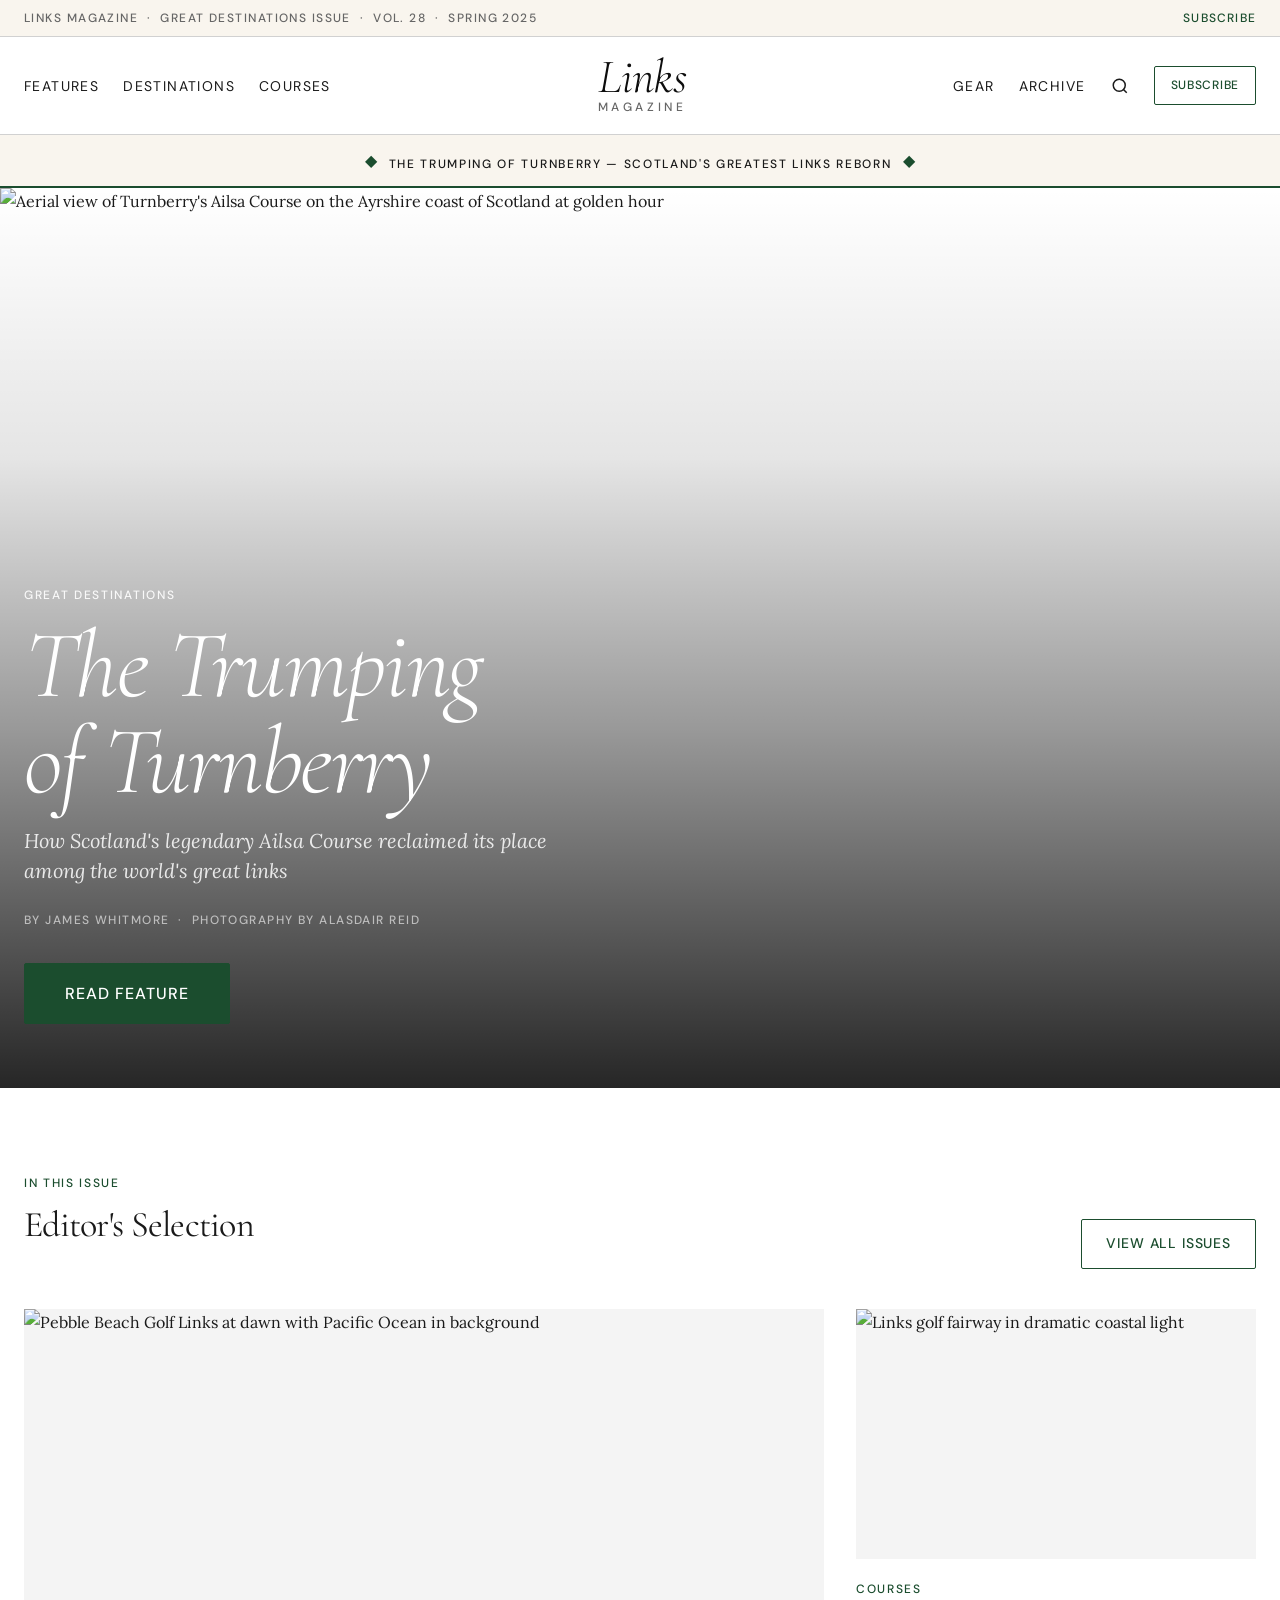
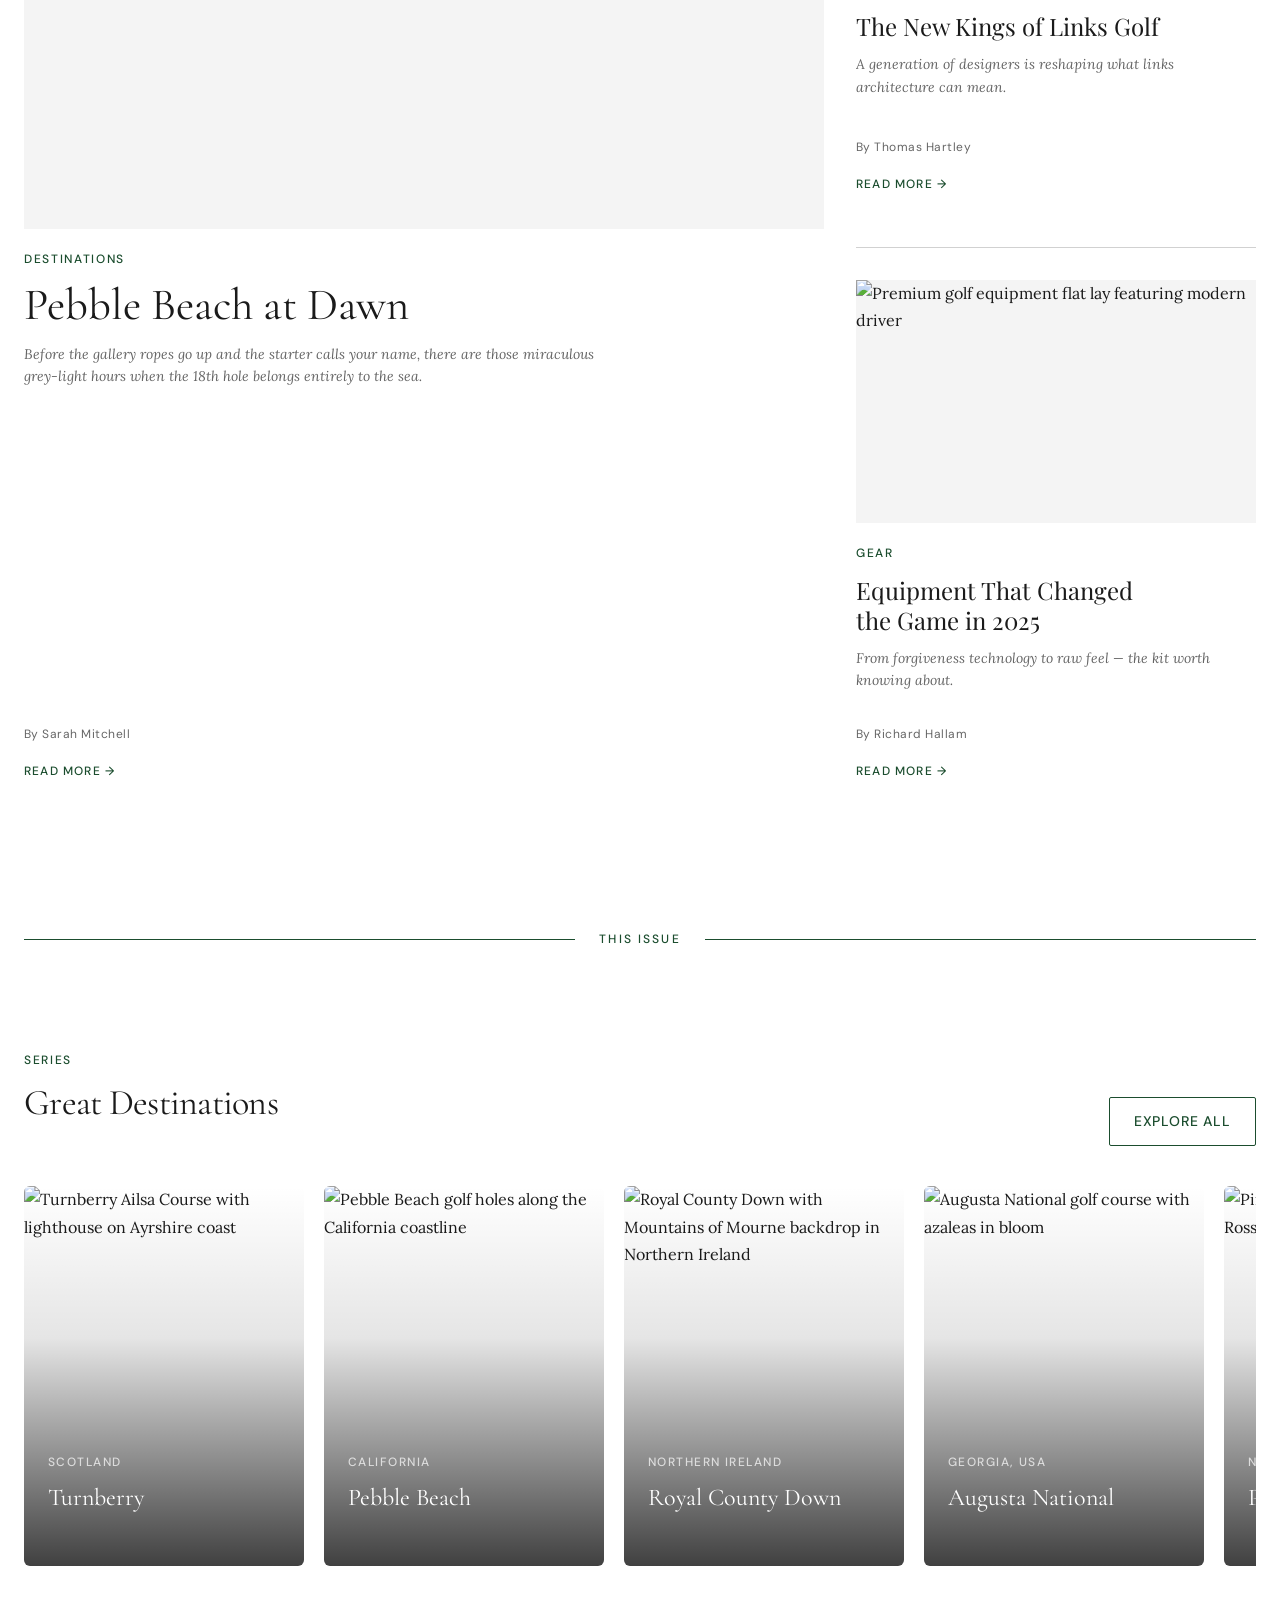
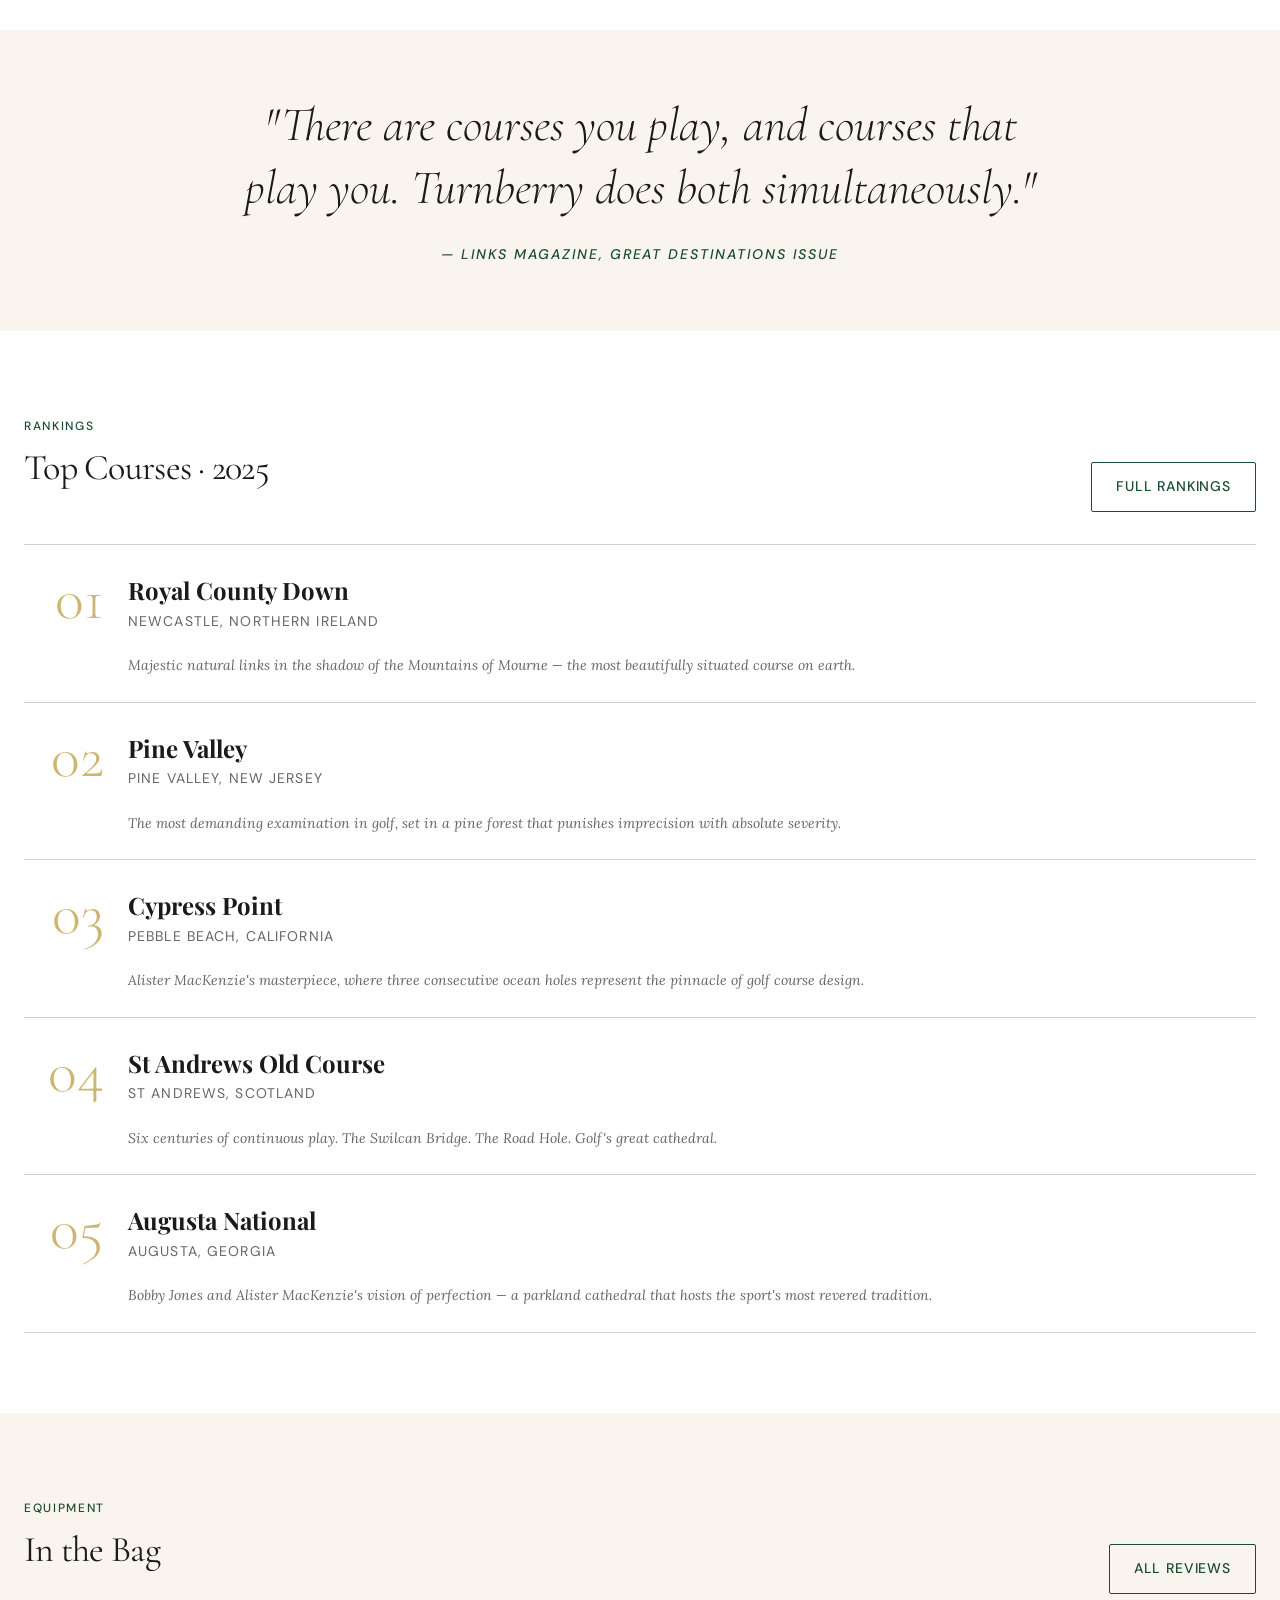
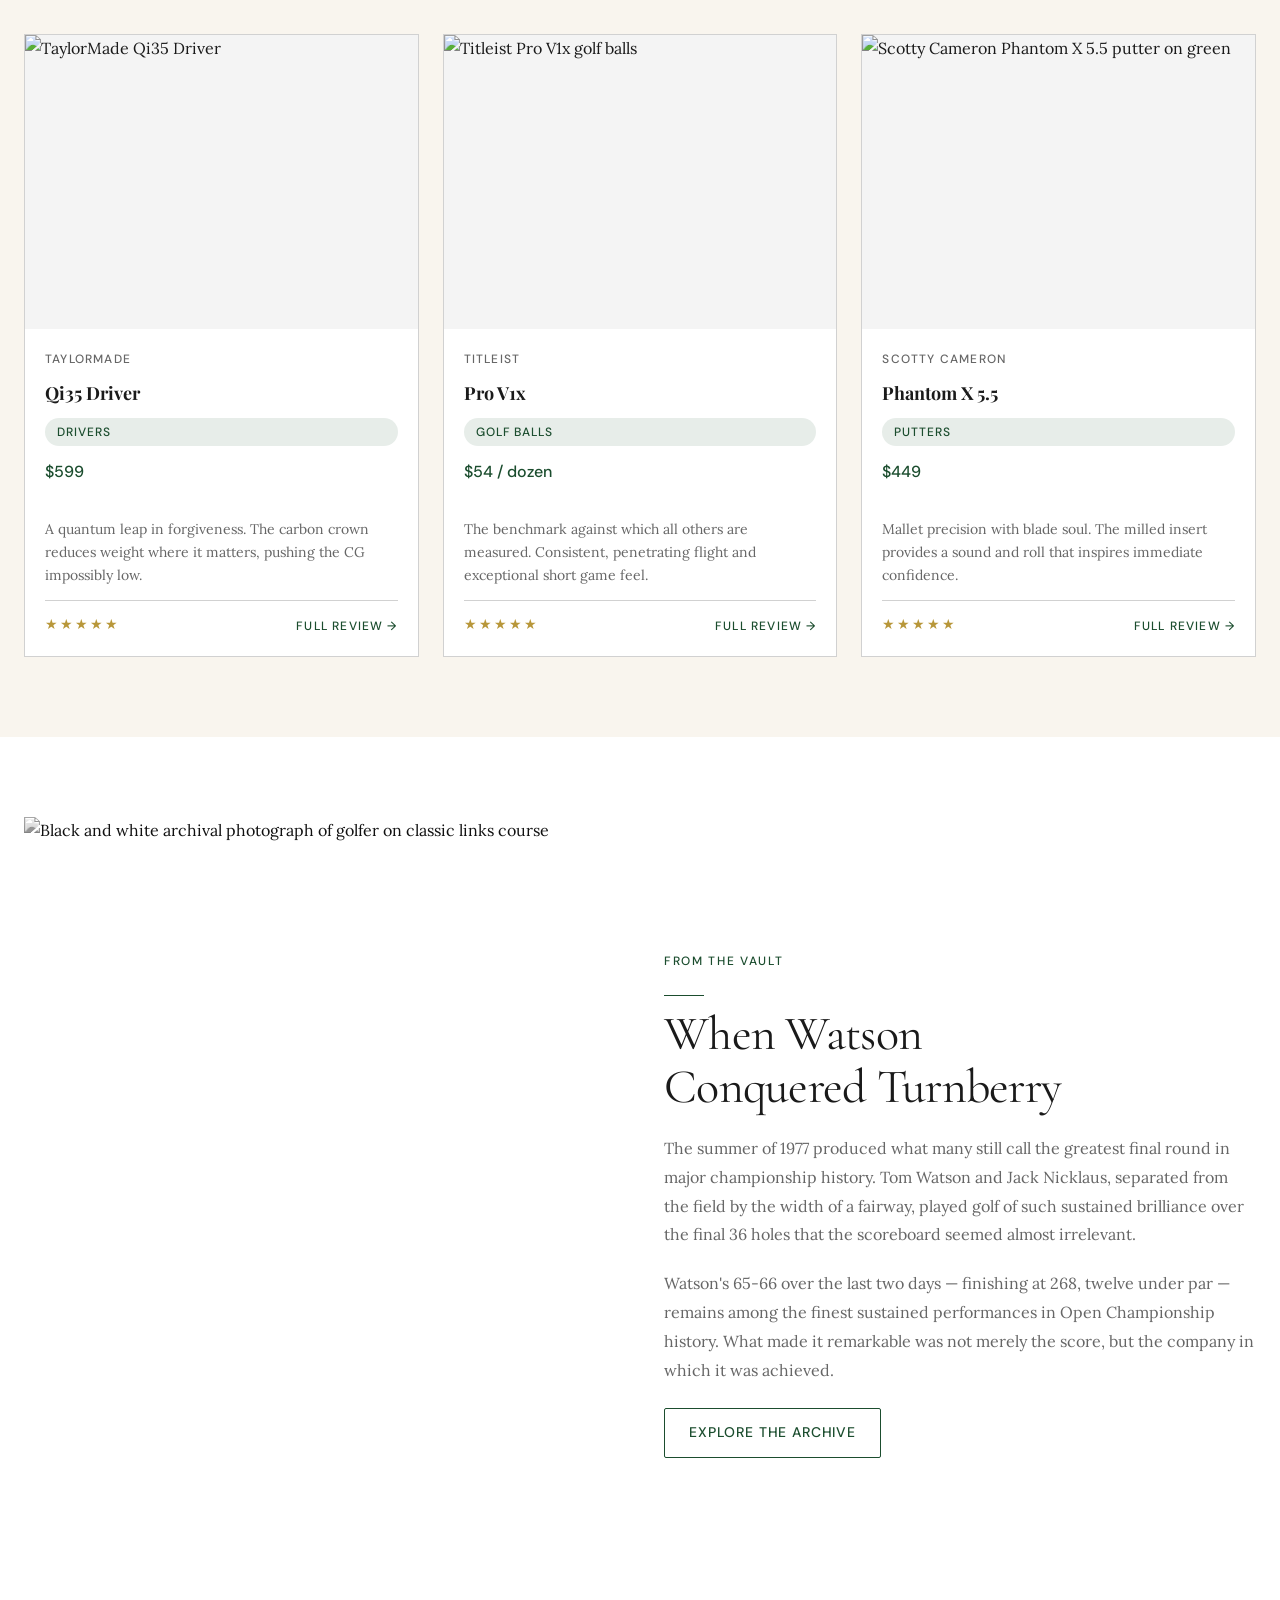
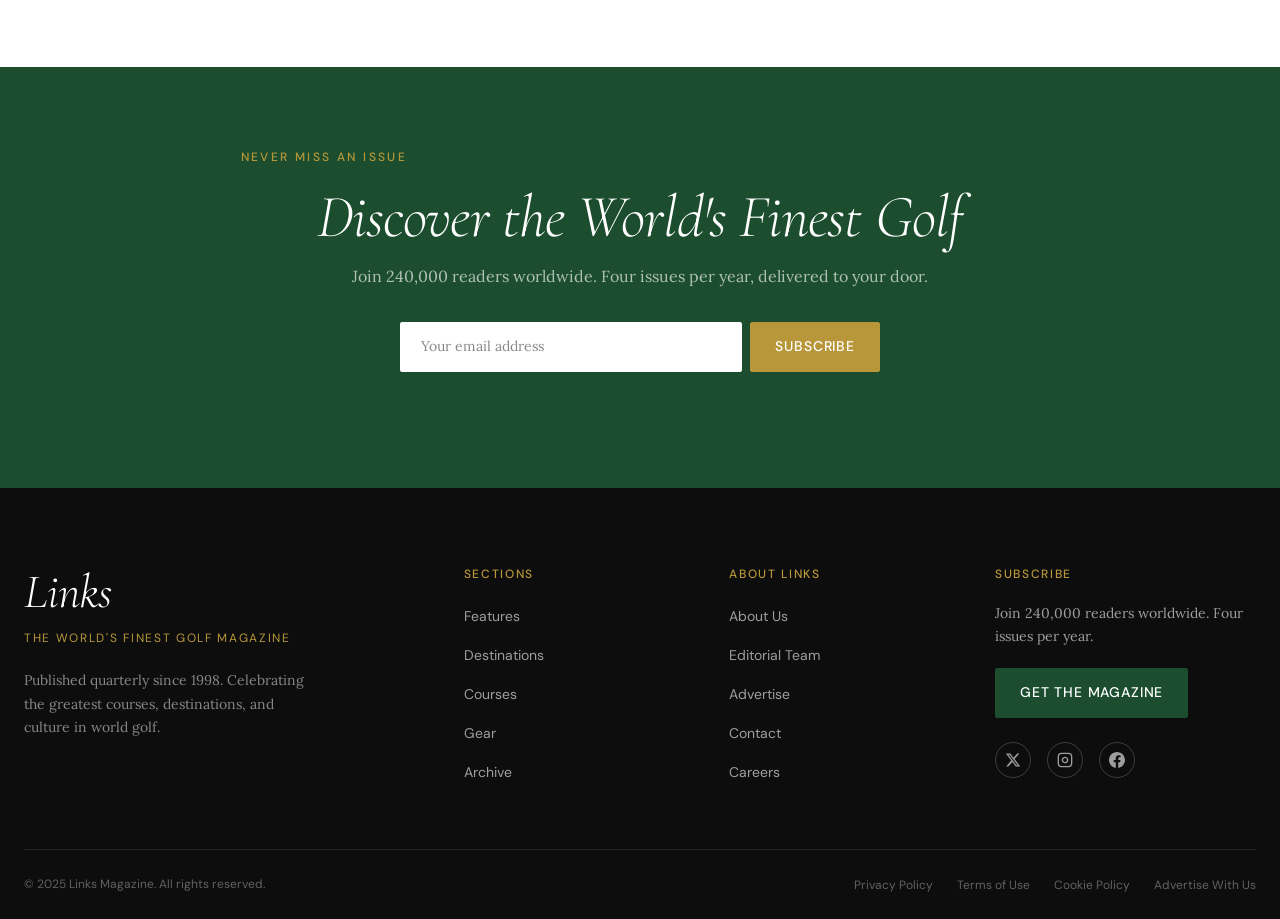
==== index.html @ b6f047a6 "Initial release — Links Magazine premium golf website Full multi-page digital magazine: homepage, ar" ====
<!DOCTYPE html>
<html lang="en">
<head>
  <meta charset="UTF-8">
  <meta name="viewport" content="width=device-width, initial-scale=1.0">
  <meta name="description" content="Links Magazine — The World's Finest Golf Magazine. Great Destinations Issue, Vol. 28. Featuring Turnberry, Pebble Beach, Augusta National and the world's greatest courses.">
  <title>Links Magazine — Great Destinations Issue</title>

  <!-- Google Fonts -->
  <link rel="preconnect" href="https://fonts.googleapis.com">
  <link rel="preconnect" href="https://fonts.gstatic.com" crossorigin>
  <link href="https://fonts.googleapis.com/css2?family=Cormorant+Garamond:ital,wght@0,300;0,400;0,600;0,700;1,300;1,400;1,600;1,700&family=Playfair+Display:ital,wght@0,400;0,700;1,400;1,700&family=Lora:ital,wght@0,400;0,500;1,400;1,500&family=DM+Sans:wght@400;500&display=swap" rel="stylesheet">

  <!-- CSS load order -->
  <link rel="stylesheet" href="css/variables.css">
  <link rel="stylesheet" href="css/base.css">
  <link rel="stylesheet" href="css/components.css">
  <link rel="stylesheet" href="css/layout.css">
  <link rel="stylesheet" href="css/pages/home.css">
</head>
<body>

  <!-- ============================================
       SITE HEADER & NAVIGATION
       ============================================ -->
  <header class="site-header" id="site-header">

    <!-- Top bar -->
    <div class="top-bar">
      <div class="container">
        <div class="top-bar__inner">
          <span class="top-bar__issue">Links Magazine &nbsp;·&nbsp; Great Destinations Issue &nbsp;·&nbsp; Vol. 28 &nbsp;·&nbsp; Spring 2025</span>
          <a href="#subscribe-section" class="top-bar__subscribe">Subscribe</a>
        </div>
      </div>
    </div>

    <!-- Main nav -->
    <nav class="main-nav" aria-label="Main navigation">
      <div class="container">
        <div class="main-nav__inner">

          <!-- Left links -->
          <ul class="nav-links nav-links--left" role="list">
            <li><a href="/article/" class="nav-link">Features</a></li>
            <li><a href="/great-destinations/" class="nav-link">Destinations</a></li>
            <li><a href="/courses/" class="nav-link">Courses</a></li>
          </ul>

          <!-- Logo (centered) -->
          <a href="/" class="site-logo" aria-label="Links Magazine — Home">
            <span class="logo-wordmark">Links</span>
            <span class="logo-sub">Magazine</span>
          </a>

          <!-- Right links + actions -->
          <div class="nav-actions">
            <ul class="nav-links" role="list">
              <li><a href="/gear/" class="nav-link">Gear</a></li>
              <li><a href="/archive/" class="nav-link">Archive</a></li>
            </ul>
            <button class="nav-search-btn" aria-label="Search">
              <svg width="18" height="18" viewBox="0 0 24 24" fill="none" stroke="currentColor" stroke-width="2" aria-hidden="true">
                <circle cx="11" cy="11" r="8"></circle>
                <path d="m21 21-4.35-4.35"></path>
              </svg>
            </button>
            <a href="#subscribe-section" class="btn btn-outline btn--nav">Subscribe</a>
          </div>

          <!-- Hamburger -->
          <button class="nav-hamburger" aria-label="Open menu" aria-expanded="false" aria-controls="nav-sidebar">
            <span class="hamburger-line"></span>
            <span class="hamburger-line"></span>
            <span class="hamburger-line"></span>
          </button>

        </div>
      </div>
    </nav>

    <!-- Mobile overlay -->
    <div class="nav-overlay" id="nav-overlay" aria-hidden="true"></div>

    <!-- Mobile sidebar -->
    <aside class="nav-sidebar" id="nav-sidebar" aria-label="Mobile navigation" aria-hidden="true">
      <button class="nav-sidebar__close" aria-label="Close menu">
        <svg width="24" height="24" viewBox="0 0 24 24" fill="none" stroke="currentColor" stroke-width="2" aria-hidden="true">
          <path d="M18 6 6 18M6 6l12 12"/>
        </svg>
      </button>
      <span class="nav-sidebar__logo">Links</span>
      <nav class="nav-sidebar__nav">
        <a href="/article/" class="sidebar-link">Features</a>
        <a href="/great-destinations/" class="sidebar-link">Destinations</a>
        <a href="/courses/" class="sidebar-link">Courses</a>
        <a href="/gear/" class="sidebar-link">Gear</a>
        <a href="/archive/" class="sidebar-link">Archive</a>
      </nav>
      <a href="#subscribe-section" class="btn btn-primary sidebar-subscribe">Subscribe</a>
    </aside>

  </header>

  <main>

    <!-- ============================================
         1. MASTHEAD / ISSUE BAND
         ============================================ -->
    <section class="issue-band" aria-label="Current issue">
      <div class="container">
        <div class="issue-band__inner">
          <span class="issue-band__dot">◆</span>
          <div class="issue-band__ticker" aria-live="polite">
            <span class="issue-band__item is-active">The Trumping of Turnberry — Scotland's Greatest Links Reborn</span>
            <span class="issue-band__item">Top 10 Courses of 2025 — The World's Definitive Rankings</span>
            <span class="issue-band__item">In The Bag — Equipment That Changed the Game This Year</span>
          </div>
          <span class="issue-band__dot">◆</span>
        </div>
      </div>
    </section>

    <!-- ============================================
         2. HERO — FULL VIEWPORT
         ============================================ -->
    <section class="hero" aria-label="Hero feature">
      <div class="hero__image">
        <img
          src="https://images.unsplash.com/photo-1587174486073-ae5e5cff23aa?auto=format&fit=crop&w=1920&q=80"
          alt="Aerial view of Turnberry's Ailsa Course on the Ayrshire coast of Scotland at golden hour"
          loading="eager"
          fetchpriority="high"
        >
      </div>
      <div class="hero__gradient" aria-hidden="true"></div>
      <div class="container">
        <div class="hero__content">
          <span class="section-label section-label--white">Great Destinations</span>
          <h1 class="hero__title">The Trumping<br>of Turnberry</h1>
          <p class="hero__deck">How Scotland's legendary Ailsa Course reclaimed its place among the world's great links</p>
          <p class="hero__byline">By James Whitmore &nbsp;·&nbsp; Photography by Alasdair Reid</p>
          <a href="/article/" class="btn btn-primary btn--large">Read Feature</a>
        </div>
      </div>
    </section>

    <!-- ============================================
         3. FEATURED ARTICLES GRID
         ============================================ -->
    <section class="section" aria-labelledby="featured-heading">
      <div class="container">
        <div class="section-header stagger-children">
          <div class="section-header__text">
            <span class="section-label">In This Issue</span>
            <h2 class="section-title section-title--small" id="featured-heading">Editor's Selection</h2>
          </div>
          <a href="/archive/" class="btn btn-outline">View All Issues</a>
        </div>

        <div class="featured-grid">
          <!-- Main large card -->
          <div class="featured-grid__main fade-in">
            <article class="article-card article-card--large">
              <a href="/great-destinations/" class="article-card__image-wrap" aria-hidden="true" tabindex="-1">
                <img
                  src="https://images.unsplash.com/photo-1426728923317-74d81b75e46a?auto=format&fit=crop&w=1200&q=80"
                  alt="Pebble Beach Golf Links at dawn with Pacific Ocean in background"
                  loading="lazy"
                >
              </a>
              <div class="article-card__content">
                <span class="section-label">Destinations</span>
                <h3 class="article-card__title">
                  <a href="/great-destinations/">Pebble Beach at Dawn</a>
                </h3>
                <p class="article-card__deck">Before the gallery ropes go up and the starter calls your name, there are those miraculous grey-light hours when the 18th hole belongs entirely to the sea.</p>
                <p class="article-card__byline">By Sarah Mitchell</p>
                <a href="/great-destinations/" class="article-card__read-more">Read More</a>
              </div>
            </article>
          </div>

          <!-- Aside: two smaller stacked cards -->
          <div class="featured-grid__aside stagger-children">
            <article class="article-card">
              <a href="/courses/" class="article-card__image-wrap" aria-hidden="true" tabindex="-1">
                <img
                  src="https://images.unsplash.com/photo-1535131749006-b7f58c99034b?auto=format&fit=crop&w=800&q=80"
                  alt="Links golf fairway in dramatic coastal light"
                  loading="lazy"
                >
              </a>
              <div class="article-card__content">
                <span class="section-label">Courses</span>
                <h3 class="article-card__title">
                  <a href="/courses/">The New Kings of Links Golf</a>
                </h3>
                <p class="article-card__deck">A generation of designers is reshaping what links architecture can mean.</p>
                <p class="article-card__byline">By Thomas Hartley</p>
                <a href="/courses/" class="article-card__read-more">Read More</a>
              </div>
            </article>

            <article class="article-card">
              <a href="/gear/" class="article-card__image-wrap" aria-hidden="true" tabindex="-1">
                <img
                  src="https://images.unsplash.com/photo-1593111774240-d529f12cf4bb?auto=format&fit=crop&w=800&q=80"
                  alt="Premium golf equipment flat lay featuring modern driver"
                  loading="lazy"
                >
              </a>
              <div class="article-card__content">
                <span class="section-label">Gear</span>
                <h3 class="article-card__title">
                  <a href="/gear/">Equipment That Changed the Game in 2025</a>
                </h3>
                <p class="article-card__deck">From forgiveness technology to raw feel — the kit worth knowing about.</p>
                <p class="article-card__byline">By Richard Hallam</p>
                <a href="/gear/" class="article-card__read-more">Read More</a>
              </div>
            </article>
          </div>
        </div>
      </div>
    </section>

    <!-- ============================================
         4. THIS ISSUE DIVIDER
         ============================================ -->
    <div class="container">
      <div class="this-issue-divider">
        <span class="this-issue-divider__label">This Issue</span>
      </div>
    </div>

    <!-- ============================================
         5. GREAT DESTINATIONS SHOWCASE
         ============================================ -->
    <section class="section section--sm" aria-labelledby="destinations-heading">
      <div class="container">
        <div class="section-header fade-in">
          <div class="section-header__text">
            <span class="section-label">Series</span>
            <h2 class="section-title section-title--small" id="destinations-heading">Great Destinations</h2>
          </div>
          <a href="/great-destinations/" class="btn btn-outline">Explore All</a>
        </div>
      </div>

      <div class="container">
        <div class="destinations-strip-wrapper">
          <div class="destinations-strip" id="destinations-strip" role="list" aria-label="Great golf destinations">

            <article class="destination-card" role="listitem">
              <div class="destination-card__image">
                <img
                  src="https://images.unsplash.com/photo-1587174486073-ae5e5cff23aa?auto=format&fit=crop&w=600&q=80"
                  alt="Turnberry Ailsa Course with lighthouse on Ayrshire coast"
                  loading="lazy"
                >
              </div>
              <div class="destination-card__overlay" aria-hidden="true"></div>
              <div class="destination-card__content">
                <p class="destination-card__country">Scotland</p>
                <h3 class="destination-card__name">Turnberry</h3>
                <a href="/great-destinations/" class="destination-card__explore" aria-label="Explore Turnberry, Scotland">Explore</a>
              </div>
            </article>

            <article class="destination-card" role="listitem">
              <div class="destination-card__image">
                <img
                  src="https://images.unsplash.com/photo-1426728923317-74d81b75e46a?auto=format&fit=crop&w=600&q=80"
                  alt="Pebble Beach golf holes along the California coastline"
                  loading="lazy"
                >
              </div>
              <div class="destination-card__overlay" aria-hidden="true"></div>
              <div class="destination-card__content">
                <p class="destination-card__country">California</p>
                <h3 class="destination-card__name">Pebble Beach</h3>
                <a href="/great-destinations/" class="destination-card__explore" aria-label="Explore Pebble Beach, California">Explore</a>
              </div>
            </article>

            <article class="destination-card" role="listitem">
              <div class="destination-card__image">
                <img
                  src="https://images.unsplash.com/photo-1535131749006-b7f58c99034b?auto=format&fit=crop&w=600&q=80"
                  alt="Royal County Down with Mountains of Mourne backdrop in Northern Ireland"
                  loading="lazy"
                >
              </div>
              <div class="destination-card__overlay" aria-hidden="true"></div>
              <div class="destination-card__content">
                <p class="destination-card__country">Northern Ireland</p>
                <h3 class="destination-card__name">Royal County Down</h3>
                <a href="/great-destinations/" class="destination-card__explore" aria-label="Explore Royal County Down, Northern Ireland">Explore</a>
              </div>
            </article>

            <article class="destination-card" role="listitem">
              <div class="destination-card__image">
                <img
                  src="https://images.unsplash.com/photo-1504198070370-4d38e07d7395?auto=format&fit=crop&w=600&q=80"
                  alt="Augusta National golf course with azaleas in bloom"
                  loading="lazy"
                >
              </div>
              <div class="destination-card__overlay" aria-hidden="true"></div>
              <div class="destination-card__content">
                <p class="destination-card__country">Georgia, USA</p>
                <h3 class="destination-card__name">Augusta National</h3>
                <a href="/great-destinations/" class="destination-card__explore" aria-label="Explore Augusta National, Georgia">Explore</a>
              </div>
            </article>

            <article class="destination-card" role="listitem">
              <div class="destination-card__image">
                <img
                  src="https://images.unsplash.com/photo-1606557985087-c3a67e3fc72d?auto=format&fit=crop&w=600&q=80"
                  alt="Pinehurst No. 2 fairway and Donald Ross crowned greens"
                  loading="lazy"
                >
              </div>
              <div class="destination-card__overlay" aria-hidden="true"></div>
              <div class="destination-card__content">
                <p class="destination-card__country">North Carolina, USA</p>
                <h3 class="destination-card__name">Pinehurst No. 2</h3>
                <a href="/great-destinations/" class="destination-card__explore" aria-label="Explore Pinehurst No. 2, North Carolina">Explore</a>
              </div>
            </article>

          </div>
        </div>
      </div>
    </section>

    <!-- ============================================
         6. PULL QUOTE
         ============================================ -->
    <section class="section-cream" aria-label="Quote">
      <div class="container">
        <blockquote class="homepage-pull-quote fade-in">
          <p>"There are courses you play, and courses that play you. Turnberry does both simultaneously."</p>
          <footer class="homepage-pull-quote__attribution">— Links Magazine, Great Destinations Issue</footer>
        </blockquote>
      </div>
    </section>

    <!-- ============================================
         7. TOP COURSES 2025 PREVIEW
         ============================================ -->
    <section class="section" aria-labelledby="rankings-heading">
      <div class="container">
        <div class="rankings-preview-header fade-in">
          <div>
            <span class="section-label">Rankings</span>
            <h2 class="section-title section-title--small" id="rankings-heading">Top Courses · 2025</h2>
          </div>
          <a href="/courses/" class="btn btn-outline">Full Rankings</a>
        </div>

        <ol class="rankings-preview-list stagger-children" aria-label="Top 5 golf courses 2025">
          <li class="ranking-item">
            <span class="ranking-number" aria-hidden="true">01</span>
            <div class="ranking-info">
              <h3 class="ranking-name">Royal County Down</h3>
              <p class="ranking-location">Newcastle, Northern Ireland</p>
              <p class="ranking-desc">Majestic natural links in the shadow of the Mountains of Mourne — the most beautifully situated course on earth.</p>
            </div>
          </li>
          <li class="ranking-item">
            <span class="ranking-number" aria-hidden="true">02</span>
            <div class="ranking-info">
              <h3 class="ranking-name">Pine Valley</h3>
              <p class="ranking-location">Pine Valley, New Jersey</p>
              <p class="ranking-desc">The most demanding examination in golf, set in a pine forest that punishes imprecision with absolute severity.</p>
            </div>
          </li>
          <li class="ranking-item">
            <span class="ranking-number" aria-hidden="true">03</span>
            <div class="ranking-info">
              <h3 class="ranking-name">Cypress Point</h3>
              <p class="ranking-location">Pebble Beach, California</p>
              <p class="ranking-desc">Alister MacKenzie's masterpiece, where three consecutive ocean holes represent the pinnacle of golf course design.</p>
            </div>
          </li>
          <li class="ranking-item">
            <span class="ranking-number" aria-hidden="true">04</span>
            <div class="ranking-info">
              <h3 class="ranking-name">St Andrews Old Course</h3>
              <p class="ranking-location">St Andrews, Scotland</p>
              <p class="ranking-desc">Six centuries of continuous play. The Swilcan Bridge. The Road Hole. Golf's great cathedral.</p>
            </div>
          </li>
          <li class="ranking-item">
            <span class="ranking-number" aria-hidden="true">05</span>
            <div class="ranking-info">
              <h3 class="ranking-name">Augusta National</h3>
              <p class="ranking-location">Augusta, Georgia</p>
              <p class="ranking-desc">Bobby Jones and Alister MacKenzie's vision of perfection — a parkland cathedral that hosts the sport's most revered tradition.</p>
            </div>
          </li>
        </ol>
      </div>
    </section>

    <!-- ============================================
         8. GEAR SPOTLIGHT — IN THE BAG
         ============================================ -->
    <section class="section section-cream" aria-labelledby="gear-heading">
      <div class="container">
        <div class="section-header fade-in">
          <div class="section-header__text">
            <span class="section-label">Equipment</span>
            <h2 class="section-title section-title--small" id="gear-heading">In the Bag</h2>
          </div>
          <a href="/gear/" class="btn btn-outline">All Reviews</a>
        </div>

        <div class="gear-spotlight stagger-children">

          <article class="product-card">
            <div class="product-card__image-wrap">
              <img
                src="https://images.unsplash.com/photo-1593111774240-d529f12cf4bb?auto=format&fit=crop&w=600&q=80"
                alt="TaylorMade Qi35 Driver"
                loading="lazy"
              >
            </div>
            <div class="product-card__content">
              <p class="product-card__brand">TaylorMade</p>
              <h3 class="product-card__name">Qi35 Driver</h3>
              <span class="tag-badge tag-badge--green">Drivers</span>
              <p class="product-card__price">$599</p>
              <p class="product-card__desc">A quantum leap in forgiveness. The carbon crown reduces weight where it matters, pushing the CG impossibly low.</p>
              <div class="product-card__footer">
                <div class="rating-stars" aria-label="4.5 out of 5 stars">
                  <span>★</span><span>★</span><span>★</span><span>★</span><span class="star-half">★</span>
                </div>
                <a href="/gear/" class="article-card__read-more">Full Review</a>
              </div>
            </div>
          </article>

          <article class="product-card">
            <div class="product-card__image-wrap">
              <img
                src="https://images.unsplash.com/photo-1547347298-4074ad3086f0?auto=format&fit=crop&w=600&q=80"
                alt="Titleist Pro V1x golf balls"
                loading="lazy"
              >
            </div>
            <div class="product-card__content">
              <p class="product-card__brand">Titleist</p>
              <h3 class="product-card__name">Pro V1x</h3>
              <span class="tag-badge tag-badge--green">Golf Balls</span>
              <p class="product-card__price">$54 / dozen</p>
              <p class="product-card__desc">The benchmark against which all others are measured. Consistent, penetrating flight and exceptional short game feel.</p>
              <div class="product-card__footer">
                <div class="rating-stars" aria-label="5 out of 5 stars">
                  <span>★</span><span>★</span><span>★</span><span>★</span><span>★</span>
                </div>
                <a href="/gear/" class="article-card__read-more">Full Review</a>
              </div>
            </div>
          </article>

          <article class="product-card">
            <div class="product-card__image-wrap">
              <img
                src="https://images.unsplash.com/photo-1558618666-fcd25c85cd64?auto=format&fit=crop&w=600&q=80"
                alt="Scotty Cameron Phantom X 5.5 putter on green"
                loading="lazy"
              >
            </div>
            <div class="product-card__content">
              <p class="product-card__brand">Scotty Cameron</p>
              <h3 class="product-card__name">Phantom X 5.5</h3>
              <span class="tag-badge tag-badge--green">Putters</span>
              <p class="product-card__price">$449</p>
              <p class="product-card__desc">Mallet precision with blade soul. The milled insert provides a sound and roll that inspires immediate confidence.</p>
              <div class="product-card__footer">
                <div class="rating-stars" aria-label="4.5 out of 5 stars">
                  <span>★</span><span>★</span><span>★</span><span>★</span><span class="star-half">★</span>
                </div>
                <a href="/gear/" class="article-card__read-more">Full Review</a>
              </div>
            </div>
          </article>

        </div>
      </div>
    </section>

    <!-- ============================================
         9. FROM THE ARCHIVE
         ============================================ -->
    <section class="section" aria-labelledby="archive-heading">
      <div class="container">
        <div class="archive-feature fade-in">
          <div class="archive-feature__image">
            <img
              src="https://images.unsplash.com/photo-1571019614242-c5c5dee9f50b?auto=format&fit=crop&w=800&q=80"
              alt="Black and white archival photograph of golfer on classic links course"
              loading="lazy"
            >
          </div>
          <div class="archive-feature__text">
            <span class="section-label">From the Vault</span>
            <hr class="rule-divider rule-divider--green" style="width:40px; margin: var(--space-3) 0;">
            <h2 class="archive-feature__title" id="archive-heading">When Watson Conquered Turnberry</h2>
            <p class="archive-feature__excerpt">The summer of 1977 produced what many still call the greatest final round in major championship history. Tom Watson and Jack Nicklaus, separated from the field by the width of a fairway, played golf of such sustained brilliance over the final 36 holes that the scoreboard seemed almost irrelevant.</p>
            <p class="archive-feature__excerpt">Watson's 65-66 over the last two days — finishing at 268, twelve under par — remains among the finest sustained performances in Open Championship history. What made it remarkable was not merely the score, but the company in which it was achieved.</p>
            <a href="/archive/" class="btn btn-outline" style="margin-top: var(--space-6);">Explore the Archive</a>
          </div>
        </div>
      </div>
    </section>

    <!-- ============================================
         10. SUBSCRIBE CTA
         ============================================ -->
    <section class="section section-green subscribe-cta" id="subscribe-section" aria-labelledby="subscribe-heading">
      <div class="container">
        <p class="subscribe-cta__eyebrow">Never Miss an Issue</p>
        <h2 class="subscribe-cta__heading" id="subscribe-heading">Discover the World's Finest Golf</h2>
        <p class="subscribe-cta__sub">Join 240,000 readers worldwide. Four issues per year, delivered to your door.</p>
        <form class="subscribe-form" id="subscribe-form" novalidate aria-label="Subscribe to Links Magazine">
          <div class="subscribe-form__inner">
            <label for="subscribe-email" class="sr-only">Email address</label>
            <input
              type="email"
              id="subscribe-email"
              name="email"
              placeholder="Your email address"
              class="subscribe-form__input"
              autocomplete="email"
              required
              aria-required="true"
            >
            <button type="submit" class="btn btn-gold subscribe-form__btn">Subscribe</button>
          </div>
          <div class="subscribe-form__feedback" role="status" aria-live="polite"></div>
        </form>
      </div>
    </section>

  </main>

  <!-- ============================================
       FOOTER
       ============================================ -->
  <footer class="site-footer" aria-label="Site footer">
    <div class="container">
      <div class="footer-grid">

        <div class="footer-col footer-col--brand">
          <a href="/" class="footer-logo" aria-label="Links Magazine — Home">Links</a>
          <p class="footer-tagline">The World's Finest Golf Magazine</p>
          <p class="footer-desc">Published quarterly since 1998. Celebrating the greatest courses, destinations, and culture in world golf.</p>
        </div>

        <div class="footer-col">
          <h3 class="footer-heading">Sections</h3>
          <ul class="footer-links" role="list">
            <li><a href="/article/">Features</a></li>
            <li><a href="/great-destinations/">Destinations</a></li>
            <li><a href="/courses/">Courses</a></li>
            <li><a href="/gear/">Gear</a></li>
            <li><a href="/archive/">Archive</a></li>
          </ul>
        </div>

        <div class="footer-col">
          <h3 class="footer-heading">About Links</h3>
          <ul class="footer-links" role="list">
            <li><a href="#">About Us</a></li>
            <li><a href="#">Editorial Team</a></li>
            <li><a href="#">Advertise</a></li>
            <li><a href="#">Contact</a></li>
            <li><a href="#">Careers</a></li>
          </ul>
        </div>

        <div class="footer-col">
          <h3 class="footer-heading">Subscribe</h3>
          <p class="footer-subscribe-text">Join 240,000 readers worldwide. Four issues per year.</p>
          <a href="#subscribe-section" class="btn btn-primary footer-subscribe-btn">Get the Magazine</a>
          <div class="footer-social">
            <a href="#" aria-label="Follow on Twitter/X" class="social-link">
              <svg width="16" height="16" viewBox="0 0 24 24" fill="currentColor" aria-hidden="true"><path d="M18.244 2.25h3.308l-7.227 8.26 8.502 11.24H16.17l-5.214-6.817L4.99 21.75H1.68l7.73-8.835L1.254 2.25H8.08l4.713 6.231zm-1.161 17.52h1.833L7.084 4.126H5.117z"/></svg>
            </a>
            <a href="#" aria-label="Follow on Instagram" class="social-link">
              <svg width="16" height="16" viewBox="0 0 24 24" fill="none" stroke="currentColor" stroke-width="2" aria-hidden="true"><rect x="2" y="2" width="20" height="20" rx="5" ry="5"></rect><path d="M16 11.37A4 4 0 1 1 12.63 8 4 4 0 0 1 16 11.37z"></path><line x1="17.5" y1="6.5" x2="17.51" y2="6.5"></line></svg>
            </a>
            <a href="#" aria-label="Follow on Facebook" class="social-link">
              <svg width="16" height="16" viewBox="0 0 24 24" fill="currentColor" aria-hidden="true"><path d="M24 12.073c0-6.627-5.373-12-12-12s-12 5.373-12 12c0 5.99 4.388 10.954 10.125 11.854v-8.385H7.078v-3.47h3.047V9.43c0-3.007 1.792-4.669 4.533-4.669 1.312 0 2.686.235 2.686.235v2.953H15.83c-1.491 0-1.956.925-1.956 1.874v2.25h3.328l-.532 3.47h-2.796v8.385C19.612 23.027 24 18.062 24 12.073z"/></svg>
            </a>
          </div>
        </div>

      </div>

      <div class="footer-bottom">
        <p>&copy; 2025 Links Magazine. All rights reserved.</p>
        <nav class="footer-legal" aria-label="Legal links">
          <a href="#">Privacy Policy</a>
          <a href="#">Terms of Use</a>
          <a href="#">Cookie Policy</a>
          <a href="#">Advertise With Us</a>
        </nav>
      </div>
    </div>
  </footer>

  <!-- Scripts -->
  <script src="js/main.js"></script>
  <script src="js/magazine.js"></script>
  <script src="js/subscribe.js"></script>

</body>
</html>
---- css/variables.css ----
/* ============================================
   LINKS MAGAZINE — DESIGN TOKENS
   variables.css
   ============================================ */

:root {

  /* ----------------------------------------
     COLORS
     ---------------------------------------- */
  --color-black:        #0D0D0D;
  --color-white:        #FFFFFF;
  --color-cream:        #F9F5EE;
  --color-green:        #1B4D2E;
  --color-green-light:  #2E7D4F;
  --color-gold:         #B8973A;
  --color-gray-100:     #F4F4F4;
  --color-gray-300:     #D1D1D1;
  --color-gray-500:     #888888;
  --color-gray-800:     #2C2C2C;
  --color-text:         #1A1A1A;
  --color-text-muted:   #666666;

  /* ----------------------------------------
     TYPOGRAPHY
     ---------------------------------------- */
  --font-display:  'Cormorant Garamond', Georgia, serif;
  --font-headline: 'Playfair Display', Georgia, serif;
  --font-body:     'Lora', Georgia, serif;
  --font-ui:       'DM Sans', system-ui, -apple-system, sans-serif;
  --font-caption:  'DM Sans', system-ui, -apple-system, sans-serif;

  /* ----------------------------------------
     TYPE SCALE
     ---------------------------------------- */
  --text-xs:   0.75rem;    /* 12px */
  --text-sm:   0.875rem;   /* 14px */
  --text-base: 1rem;       /* 16px */
  --text-lg:   1.125rem;   /* 18px */
  --text-xl:   1.25rem;    /* 20px */
  --text-2xl:  1.5rem;     /* 24px */
  --text-3xl:  1.875rem;   /* 30px */
  --text-4xl:  2.25rem;    /* 36px */
  --text-5xl:  3rem;       /* 48px */
  --text-6xl:  3.75rem;    /* 60px */
  --text-7xl:  4.5rem;     /* 72px */
  --text-8xl:  6rem;       /* 96px */

  /* ----------------------------------------
     SPACING (4px base unit)
     ---------------------------------------- */
  --space-1:  0.25rem;   /* 4px  */
  --space-2:  0.5rem;    /* 8px  */
  --space-3:  0.75rem;   /* 12px */
  --space-4:  1rem;      /* 16px */
  --space-5:  1.25rem;   /* 20px */
  --space-6:  1.5rem;    /* 24px */
  --space-8:  2rem;      /* 32px */
  --space-10: 2.5rem;    /* 40px */
  --space-12: 3rem;      /* 48px */
  --space-16: 4rem;      /* 64px */
  --space-20: 5rem;      /* 80px */
  --space-24: 6rem;      /* 96px */
  --space-32: 8rem;      /* 128px */

  /* ----------------------------------------
     MAX WIDTHS
     ---------------------------------------- */
  --max-width-sm:      640px;
  --max-width-md:      768px;
  --max-width-lg:      1024px;
  --max-width-xl:      1320px;
  --max-width-article: 800px;
  --max-width-reading: 680px;

  /* ----------------------------------------
     BORDER RADIUS
     ---------------------------------------- */
  --radius-sm:   2px;
  --radius-base: 4px;
  --radius-md:   6px;
  --radius-lg:   8px;
  --radius-full: 9999px;

  /* ----------------------------------------
     Z-INDEX LAYERS
     ---------------------------------------- */
  --z-base:    1;
  --z-raised:  10;
  --z-nav:     100;
  --z-overlay: 200;
  --z-modal:   300;
  --z-toast:   400;

  /* ----------------------------------------
     TRANSITION SPEEDS
     ---------------------------------------- */
  --transition-fast:   150ms ease;
  --transition-base:   250ms ease;
  --transition-slow:   400ms ease;
  --transition-slower: 600ms ease;

  /* ----------------------------------------
     SHADOWS
     ---------------------------------------- */
  --shadow-sm:   0 1px 3px rgba(0, 0, 0, 0.08);
  --shadow-base: 0 2px 8px rgba(0, 0, 0, 0.12);
  --shadow-md:   0 4px 16px rgba(0, 0, 0, 0.14);
  --shadow-lg:   0 8px 32px rgba(0, 0, 0, 0.16);
  --shadow-xl:   0 16px 48px rgba(0, 0, 0, 0.20);

  /* ----------------------------------------
     BORDERS
     ---------------------------------------- */
  --border-thin:  1px solid var(--color-gray-300);
  --border-rule:  1px solid var(--color-green);
  --border-gold:  1px solid var(--color-gold);

  /* ----------------------------------------
     ASPECT RATIOS
     ---------------------------------------- */
  --ratio-hero:     56.25%;  /* 16:9  */
  --ratio-card:     62.5%;   /* 16:10 */
  --ratio-square:   100%;
  --ratio-portrait: 133%;    /* 3:4   */
  --ratio-cinema:   42%;     /* ~21:9 */
}
---- css/base.css ----
/* ============================================
   LINKS MAGAZINE — BASE STYLES
   base.css
   ============================================ */

/* ----------------------------------------
   MODERN RESET
   ---------------------------------------- */
*,
*::before,
*::after {
  box-sizing: border-box;
  margin: 0;
  padding: 0;
}

html {
  scroll-behavior: smooth;
  -webkit-text-size-adjust: 100%;
  font-size: 16px;
  height: 100%;
}

body {
  font-family: var(--font-body);
  font-size: var(--text-base);
  line-height: 1.7;
  color: var(--color-text);
  background-color: var(--color-white);
  -webkit-font-smoothing: antialiased;
  -moz-osx-font-smoothing: grayscale;
  min-height: 100%;
  overflow-x: hidden;
}

/* ----------------------------------------
   TYPOGRAPHY — HEADING SCALE
   ---------------------------------------- */
h1, h2, h3, h4, h5, h6 {
  line-height: 1.15;
  font-weight: 400;
  text-wrap: balance;
}

h1 {
  font-family: var(--font-display);
  font-size: clamp(var(--text-5xl), 7vw, var(--text-8xl));
  font-weight: 300;
  letter-spacing: -0.02em;
}

h2 {
  font-family: var(--font-display);
  font-size: clamp(var(--text-4xl), 5vw, var(--text-6xl));
  font-weight: 400;
  letter-spacing: -0.015em;
}

h3 {
  font-family: var(--font-headline);
  font-size: clamp(var(--text-2xl), 3vw, var(--text-4xl));
  font-weight: 400;
}

h4 {
  font-family: var(--font-headline);
  font-size: clamp(var(--text-xl), 2.5vw, var(--text-3xl));
  font-weight: 400;
}

h5 {
  font-family: var(--font-ui);
  font-size: var(--text-sm);
  font-weight: 500;
  text-transform: uppercase;
  letter-spacing: 0.12em;
  color: var(--color-green);
}

h6 {
  font-family: var(--font-ui);
  font-size: var(--text-xs);
  font-weight: 500;
  text-transform: uppercase;
  letter-spacing: 0.1em;
  color: var(--color-text-muted);
}

/* ----------------------------------------
   BODY COPY
   ---------------------------------------- */
p {
  line-height: 1.75;
  max-width: 75ch;
}

p + p {
  margin-top: var(--space-5);
}

strong, b {
  font-weight: 600;
}

em, i {
  font-style: italic;
}

/* ----------------------------------------
   LINKS
   ---------------------------------------- */
a {
  color: inherit;
  text-decoration: none;
  transition: color var(--transition-fast);
}

a:hover {
  color: var(--color-green);
}

/* ----------------------------------------
   LISTS
   ---------------------------------------- */
ul, ol {
  list-style: none;
}

/* ----------------------------------------
   MEDIA
   ---------------------------------------- */
img,
picture,
video,
canvas,
svg {
  display: block;
  max-width: 100%;
}

img {
  height: auto;
  object-fit: cover;
}

/* ----------------------------------------
   FORMS
   ---------------------------------------- */
input,
button,
textarea,
select {
  font: inherit;
}

button {
  cursor: pointer;
  border: none;
  background: transparent;
}

/* ----------------------------------------
   BLOCKQUOTE
   ---------------------------------------- */
blockquote {
  font-style: italic;
}

/* ----------------------------------------
   HORIZONTAL RULE
   ---------------------------------------- */
hr {
  border: none;
  border-top: var(--border-thin);
  margin: var(--space-8) 0;
}

/* ----------------------------------------
   SELECTION COLOR
   ---------------------------------------- */
::selection {
  background-color: var(--color-green);
  color: var(--color-white);
}

::-moz-selection {
  background-color: var(--color-green);
  color: var(--color-white);
}

/* ----------------------------------------
   FOCUS VISIBLE
   ---------------------------------------- */
:focus {
  outline: none;
}

:focus-visible {
  outline: 2px solid var(--color-green);
  outline-offset: 3px;
  border-radius: var(--radius-sm);
}

/* ----------------------------------------
   UTILITY CLASSES
   ---------------------------------------- */
.sr-only {
  position: absolute;
  width: 1px;
  height: 1px;
  padding: 0;
  margin: -1px;
  overflow: hidden;
  clip: rect(0, 0, 0, 0);
  white-space: nowrap;
  border: 0;
}

.text-center { text-align: center; }
.text-left   { text-align: left; }
.text-right  { text-align: right; }

.hidden { display: none !important; }
.invisible { visibility: hidden; }

.no-scroll { overflow: hidden; }

/* Fade-in animation utility */
.fade-in {
  opacity: 0;
  transform: translateY(20px);
  transition: opacity var(--transition-slower), transform var(--transition-slower);
}

.fade-in.is-visible {
  opacity: 1;
  transform: translateY(0);
}

.stagger-children > * {
  opacity: 0;
  transform: translateY(20px);
  transition: opacity var(--transition-slower), transform var(--transition-slower);
}

.stagger-children.is-visible > * {
  opacity: 1;
  transform: translateY(0);
}

.stagger-children.is-visible > *:nth-child(1) { transition-delay: 0ms; }
.stagger-children.is-visible > *:nth-child(2) { transition-delay: 100ms; }
.stagger-children.is-visible > *:nth-child(3) { transition-delay: 200ms; }
.stagger-children.is-visible > *:nth-child(4) { transition-delay: 300ms; }
.stagger-children.is-visible > *:nth-child(5) { transition-delay: 400ms; }
.stagger-children.is-visible > *:nth-child(6) { transition-delay: 500ms; }
---- css/components.css ----
/* ============================================
   LINKS MAGAZINE — COMPONENTS
   components.css
   ============================================ */

/* ----------------------------------------
   SECTION LABEL
   ---------------------------------------- */
.section-label {
  display: inline-block;
  font-family: var(--font-ui);
  font-size: var(--text-xs);
  font-weight: 500;
  text-transform: uppercase;
  letter-spacing: 0.14em;
  color: var(--color-green);
  margin-bottom: var(--space-3);
}

.section-label--white {
  color: rgba(255, 255, 255, 0.9);
}

.section-label--gold {
  color: var(--color-gold);
}

/* ----------------------------------------
   SECTION TITLE
   ---------------------------------------- */
.section-title {
  font-family: var(--font-display);
  font-size: clamp(var(--text-4xl), 5vw, var(--text-6xl));
  font-weight: 400;
  letter-spacing: -0.02em;
  line-height: 1.1;
  margin-bottom: var(--space-6);
}

.section-title--small {
  font-size: clamp(var(--text-2xl), 3vw, var(--text-4xl));
}

/* ----------------------------------------
   RULE DIVIDER
   ---------------------------------------- */
.rule-divider {
  width: 100%;
  height: 1px;
  background-color: var(--color-gray-300);
  border: none;
  margin: var(--space-8) 0;
}

.rule-divider--green {
  background-color: var(--color-green);
}

.rule-divider--gold {
  background-color: var(--color-gold);
}

/* ----------------------------------------
   BUTTONS
   ---------------------------------------- */
.btn {
  display: inline-flex;
  align-items: center;
  justify-content: center;
  gap: var(--space-2);
  font-family: var(--font-ui);
  font-size: var(--text-sm);
  font-weight: 500;
  letter-spacing: 0.06em;
  text-transform: uppercase;
  padding: var(--space-3) var(--space-6);
  border-radius: var(--radius-sm);
  transition:
    background-color var(--transition-base),
    color var(--transition-base),
    border-color var(--transition-base),
    transform var(--transition-fast);
  white-space: nowrap;
  cursor: pointer;
}

.btn:active {
  transform: translateY(1px);
}

.btn-primary {
  background-color: var(--color-green);
  color: var(--color-white);
  border: 1px solid var(--color-green);
}

.btn-primary:hover {
  background-color: var(--color-green-light);
  border-color: var(--color-green-light);
  color: var(--color-white);
}

.btn-outline {
  background-color: transparent;
  color: var(--color-green);
  border: 1px solid var(--color-green);
}

.btn-outline:hover {
  background-color: var(--color-green);
  color: var(--color-white);
}

.btn-outline--white {
  background-color: transparent;
  color: var(--color-white);
  border: 1px solid rgba(255, 255, 255, 0.7);
}

.btn-outline--white:hover {
  background-color: var(--color-white);
  color: var(--color-green);
  border-color: var(--color-white);
}

.btn-gold {
  background-color: var(--color-gold);
  color: var(--color-white);
  border: 1px solid var(--color-gold);
}

.btn-gold:hover {
  background-color: #a07c28;
  border-color: #a07c28;
  color: var(--color-white);
}

.btn--nav {
  padding: var(--space-2) var(--space-4);
  font-size: var(--text-xs);
}

.btn--large {
  padding: var(--space-4) var(--space-10);
  font-size: var(--text-base);
}

/* ----------------------------------------
   ARTICLE CARD
   ---------------------------------------- */
.article-card {
  display: flex;
  flex-direction: column;
  background: var(--color-white);
  overflow: hidden;
  height: 100%;
}

.article-card__image-wrap {
  position: relative;
  overflow: hidden;
  background-color: var(--color-gray-100);
}

.article-card__image-wrap::before {
  content: '';
  display: block;
  padding-top: var(--ratio-card);
}

.article-card__image-wrap img {
  position: absolute;
  inset: 0;
  width: 100%;
  height: 100%;
  object-fit: cover;
  transition: transform var(--transition-slow);
}

.article-card:hover .article-card__image-wrap img {
  transform: scale(1.04);
}

.article-card__content {
  padding: var(--space-5) 0;
  flex: 1;
  display: flex;
  flex-direction: column;
}

.article-card__title {
  font-family: var(--font-headline);
  font-size: clamp(var(--text-xl), 2.5vw, var(--text-2xl));
  font-weight: 400;
  line-height: 1.25;
  margin-bottom: var(--space-3);
}

.article-card__title a:hover {
  color: var(--color-green);
}

.article-card__deck {
  font-family: var(--font-body);
  font-size: var(--text-sm);
  font-style: italic;
  color: var(--color-text-muted);
  line-height: 1.6;
  margin-bottom: var(--space-3);
  flex: 1;
}

.article-card__byline {
  font-family: var(--font-ui);
  font-size: var(--text-xs);
  color: var(--color-text-muted);
  letter-spacing: 0.04em;
  margin-bottom: var(--space-4);
}

.article-card__read-more {
  font-family: var(--font-ui);
  font-size: var(--text-xs);
  font-weight: 500;
  text-transform: uppercase;
  letter-spacing: 0.1em;
  color: var(--color-green);
  display: inline-flex;
  align-items: center;
  gap: var(--space-1);
  margin-top: auto;
}

.article-card__read-more::after {
  content: '→';
  transition: transform var(--transition-fast);
}

.article-card:hover .article-card__read-more::after {
  transform: translateX(4px);
}

/* Large card variant */
.article-card--large .article-card__title {
  font-family: var(--font-display);
  font-size: clamp(var(--text-3xl), 3.5vw, var(--text-5xl));
  font-weight: 400;
  line-height: 1.1;
}

.article-card--large .article-card__image-wrap::before {
  padding-top: 65%;
}

/* Compact card variant */
.article-card--compact {
  flex-direction: row;
  gap: var(--space-4);
  align-items: flex-start;
}

.article-card--compact .article-card__image-wrap {
  width: 100px;
  min-width: 100px;
}

.article-card--compact .article-card__image-wrap::before {
  padding-top: 100%;
}

.article-card--compact .article-card__content {
  padding: 0;
}

.article-card--compact .article-card__title {
  font-size: var(--text-base);
}

/* ----------------------------------------
   PULL QUOTE
   ---------------------------------------- */
.pull-quote {
  font-family: var(--font-display);
  font-size: clamp(var(--text-xl), 2.5vw, var(--text-3xl));
  font-style: italic;
  font-weight: 300;
  line-height: 1.4;
  color: var(--color-text);
  border-left: 3px solid var(--color-green);
  padding-left: var(--space-8);
  margin: var(--space-12) 0;
}

.pull-quote__attribution {
  display: block;
  font-family: var(--font-ui);
  font-size: var(--text-sm);
  font-style: normal;
  font-weight: 500;
  text-transform: uppercase;
  letter-spacing: 0.1em;
  color: var(--color-green);
  margin-top: var(--space-4);
}

/* ----------------------------------------
   DROP CAP
   ---------------------------------------- */
.drop-cap::first-letter {
  font-family: var(--font-display);
  font-size: 5.5rem;
  font-weight: 600;
  line-height: 0.75;
  float: left;
  margin-right: var(--space-3);
  margin-top: var(--space-2);
  color: var(--color-green);
}

/* ----------------------------------------
   ISSUE STAMP
   ---------------------------------------- */
.issue-stamp {
  display: inline-flex;
  align-items: center;
  gap: var(--space-2);
  font-family: var(--font-ui);
  font-size: var(--text-xs);
  font-weight: 500;
  text-transform: uppercase;
  letter-spacing: 0.1em;
  color: var(--color-text-muted);
  padding: var(--space-1) var(--space-3);
  border: 1px solid var(--color-gray-300);
  border-radius: var(--radius-sm);
}

/* ----------------------------------------
   RATING STARS
   ---------------------------------------- */
.rating-stars {
  display: inline-flex;
  gap: 2px;
  color: var(--color-gold);
  font-size: var(--text-sm);
}

.rating-stars .star-empty {
  color: var(--color-gray-300);
}

/* ----------------------------------------
   SCORE BAR
   ---------------------------------------- */
.score-bar {
  display: flex;
  flex-direction: column;
  gap: var(--space-1);
}

.score-bar__label {
  display: flex;
  justify-content: space-between;
  font-family: var(--font-ui);
  font-size: var(--text-xs);
  color: var(--color-text-muted);
  text-transform: uppercase;
  letter-spacing: 0.08em;
}

.score-bar__track {
  height: 3px;
  background-color: var(--color-gray-100);
  border-radius: var(--radius-full);
  overflow: hidden;
}

.score-bar__fill {
  height: 100%;
  background-color: var(--color-green);
  border-radius: var(--radius-full);
  transition: width 0.8s ease;
}

/* ----------------------------------------
   TAG BADGE
   ---------------------------------------- */
.tag-badge {
  display: inline-block;
  font-family: var(--font-ui);
  font-size: var(--text-xs);
  font-weight: 500;
  text-transform: uppercase;
  letter-spacing: 0.08em;
  padding: var(--space-1) var(--space-3);
  border-radius: var(--radius-full);
  background-color: var(--color-gray-100);
  color: var(--color-text-muted);
}

.tag-badge--green {
  background-color: rgba(27, 77, 46, 0.1);
  color: var(--color-green);
}

.tag-badge--gold {
  background-color: rgba(184, 151, 58, 0.1);
  color: var(--color-gold);
}

/* ----------------------------------------
   SUBSCRIBE FORM
   ---------------------------------------- */
.subscribe-form__inner {
  display: flex;
  gap: var(--space-2);
  max-width: 480px;
  margin: 0 auto;
}

.subscribe-form__input {
  flex: 1;
  padding: var(--space-3) var(--space-5);
  font-family: var(--font-body);
  font-size: var(--text-sm);
  color: var(--color-text);
  background-color: var(--color-white);
  border: 1px solid transparent;
  border-radius: var(--radius-sm);
  transition: border-color var(--transition-fast);
}

.subscribe-form__input::placeholder {
  color: var(--color-gray-500);
}

.subscribe-form__input:focus {
  outline: none;
  border-color: var(--color-gold);
}

.subscribe-form__input.is-error {
  border-color: #c0392b;
}

.subscribe-form__feedback {
  font-family: var(--font-ui);
  font-size: var(--text-sm);
  text-align: center;
  margin-top: var(--space-3);
  min-height: 1.5em;
}

.subscribe-form__feedback.is-error {
  color: #e74c3c;
}

.subscribe-form__feedback.is-success {
  color: var(--color-gold);
}

/* ----------------------------------------
   AT A GLANCE BOX
   ---------------------------------------- */
.at-a-glance {
  background-color: var(--color-cream);
  border-left: 3px solid var(--color-green);
  padding: var(--space-6) var(--space-8);
}

.at-a-glance__title {
  font-family: var(--font-ui);
  font-size: var(--text-xs);
  font-weight: 500;
  text-transform: uppercase;
  letter-spacing: 0.14em;
  color: var(--color-green);
  margin-bottom: var(--space-5);
}

.at-a-glance__list {
  display: flex;
  flex-direction: column;
  gap: var(--space-3);
}

.at-a-glance__item {
  display: flex;
  flex-direction: column;
  gap: var(--space-1);
}

.at-a-glance__key {
  font-family: var(--font-ui);
  font-size: var(--text-xs);
  text-transform: uppercase;
  letter-spacing: 0.1em;
  color: var(--color-text-muted);
}

.at-a-glance__value {
  font-family: var(--font-body);
  font-size: var(--text-sm);
  color: var(--color-text);
  line-height: 1.5;
}

/* ----------------------------------------
   PHOTO CAPTION
   ---------------------------------------- */
.photo-caption {
  font-family: var(--font-caption);
  font-size: var(--text-xs);
  font-style: italic;
  color: var(--color-text-muted);
  padding-top: var(--space-2);
  border-top: 1px solid var(--color-gray-300);
  margin-top: var(--space-2);
}

/* ----------------------------------------
   READING PROGRESS BAR
   ---------------------------------------- */
.reading-progress {
  position: fixed;
  top: 0;
  left: 0;
  width: 0%;
  height: 3px;
  background-color: var(--color-green);
  z-index: calc(var(--z-nav) + 10);
  transition: width 0.1s linear;
}

/* ----------------------------------------
   DESTINATION CARD (strip)
   ---------------------------------------- */
.destination-card {
  position: relative;
  min-width: 280px;
  height: 380px;
  overflow: hidden;
  border-radius: var(--radius-md);
  cursor: pointer;
  flex-shrink: 0;
}

.destination-card__image {
  position: absolute;
  inset: 0;
  width: 100%;
  height: 100%;
}

.destination-card__image img {
  width: 100%;
  height: 100%;
  object-fit: cover;
  transition: transform var(--transition-slow);
}

.destination-card:hover .destination-card__image img {
  transform: scale(1.06);
}

.destination-card__overlay {
  position: absolute;
  inset: 0;
  background: linear-gradient(to top, rgba(0,0,0,0.75) 0%, rgba(0,0,0,0.1) 60%, transparent 100%);
  transition: background var(--transition-slow);
}

.destination-card:hover .destination-card__overlay {
  background: linear-gradient(to top, rgba(0,0,0,0.85) 0%, rgba(0,0,0,0.2) 60%, transparent 100%);
}

.destination-card__content {
  position: absolute;
  bottom: 0;
  left: 0;
  right: 0;
  padding: var(--space-6);
  color: var(--color-white);
}

.destination-card__name {
  font-family: var(--font-display);
  font-size: var(--text-2xl);
  font-weight: 400;
  line-height: 1.1;
  margin-bottom: var(--space-1);
}

.destination-card__country {
  font-family: var(--font-ui);
  font-size: var(--text-xs);
  font-weight: 500;
  text-transform: uppercase;
  letter-spacing: 0.12em;
  color: rgba(255,255,255,0.7);
  margin-bottom: var(--space-3);
}

.destination-card__explore {
  font-family: var(--font-ui);
  font-size: var(--text-xs);
  font-weight: 500;
  text-transform: uppercase;
  letter-spacing: 0.1em;
  color: var(--color-gold);
  display: inline-flex;
  align-items: center;
  gap: var(--space-1);
  opacity: 0;
  transform: translateY(6px);
  transition: opacity var(--transition-base), transform var(--transition-base);
}

.destination-card:hover .destination-card__explore {
  opacity: 1;
  transform: translateY(0);
}

/* ----------------------------------------
   AUTHOR BIO
   ---------------------------------------- */
.author-bio {
  display: flex;
  gap: var(--space-6);
  padding: var(--space-8);
  background-color: var(--color-cream);
  border-top: var(--border-rule);
  margin-top: var(--space-16);
}

.author-bio__avatar {
  width: 72px;
  height: 72px;
  border-radius: var(--radius-full);
  overflow: hidden;
  background-color: var(--color-gray-300);
  flex-shrink: 0;
}

.author-bio__avatar img {
  width: 100%;
  height: 100%;
  object-fit: cover;
}

.author-bio__name {
  font-family: var(--font-headline);
  font-size: var(--text-lg);
  font-weight: 700;
  margin-bottom: var(--space-2);
}

.author-bio__text {
  font-family: var(--font-body);
  font-size: var(--text-sm);
  color: var(--color-text-muted);
  line-height: 1.65;
  max-width: none;
}

.author-bio__social {
  display: flex;
  gap: var(--space-3);
  margin-top: var(--space-3);
}

.author-bio__social a {
  font-family: var(--font-ui);
  font-size: var(--text-xs);
  font-weight: 500;
  text-transform: uppercase;
  letter-spacing: 0.1em;
  color: var(--color-green);
}

/* ----------------------------------------
   RANKING ITEM
   ---------------------------------------- */
.ranking-item {
  display: flex;
  align-items: flex-start;
  gap: var(--space-6);
  padding: var(--space-6) 0;
  border-bottom: var(--border-thin);
}

.ranking-item:first-child {
  border-top: var(--border-thin);
}

.ranking-number {
  font-family: var(--font-display);
  font-size: var(--text-6xl);
  font-weight: 300;
  line-height: 1;
  color: var(--color-gold);
  min-width: 80px;
  text-align: right;
  opacity: 0.7;
}

.ranking-info {
  flex: 1;
  padding-top: var(--space-2);
}

.ranking-name {
  font-family: var(--font-headline);
  font-size: var(--text-2xl);
  font-weight: 700;
  margin-bottom: var(--space-1);
}

.ranking-location {
  font-family: var(--font-ui);
  font-size: var(--text-sm);
  color: var(--color-text-muted);
  text-transform: uppercase;
  letter-spacing: 0.08em;
  margin-bottom: var(--space-2);
}

.ranking-desc {
  font-family: var(--font-body);
  font-size: var(--text-sm);
  font-style: italic;
  color: var(--color-text-muted);
  max-width: none;
}

/* ----------------------------------------
   PRODUCT CARD
   ---------------------------------------- */
.product-card {
  background: var(--color-white);
  border: var(--border-thin);
  overflow: hidden;
  display: flex;
  flex-direction: column;
  transition: box-shadow var(--transition-base);
}

.product-card:hover {
  box-shadow: var(--shadow-md);
}

.product-card__image-wrap {
  position: relative;
  background-color: var(--color-gray-100);
}

.product-card__image-wrap::before {
  content: '';
  display: block;
  padding-top: 75%;
}

.product-card__image-wrap img {
  position: absolute;
  inset: 0;
  width: 100%;
  height: 100%;
  object-fit: cover;
}

.product-card__content {
  padding: var(--space-5);
  flex: 1;
  display: flex;
  flex-direction: column;
  gap: var(--space-3);
}

.product-card__brand {
  font-family: var(--font-ui);
  font-size: var(--text-xs);
  font-weight: 500;
  text-transform: uppercase;
  letter-spacing: 0.1em;
  color: var(--color-text-muted);
}

.product-card__name {
  font-family: var(--font-headline);
  font-size: var(--text-lg);
  font-weight: 700;
  line-height: 1.3;
}

.product-card__price {
  font-family: var(--font-ui);
  font-size: var(--text-base);
  font-weight: 500;
  color: var(--color-green);
}

.product-card__desc {
  font-family: var(--font-body);
  font-size: var(--text-sm);
  color: var(--color-text-muted);
  line-height: 1.65;
  flex: 1;
  max-width: none;
}

.product-card__footer {
  display: flex;
  align-items: center;
  justify-content: space-between;
  padding-top: var(--space-3);
  border-top: var(--border-thin);
  margin-top: auto;
}
---- css/layout.css ----
/* ============================================
   LINKS MAGAZINE — LAYOUT
   layout.css
   ============================================ */

/* ----------------------------------------
   CONTAINERS
   ---------------------------------------- */
.container {
  width: 100%;
  max-width: var(--max-width-xl);
  margin-left: auto;
  margin-right: auto;
  padding-left: var(--space-6);
  padding-right: var(--space-6);
}

.container-article {
  width: 100%;
  max-width: var(--max-width-article);
  margin-left: auto;
  margin-right: auto;
  padding-left: var(--space-6);
  padding-right: var(--space-6);
}

.container-reading {
  width: 100%;
  max-width: var(--max-width-reading);
  margin-left: auto;
  margin-right: auto;
}

/* ----------------------------------------
   SECTIONS
   ---------------------------------------- */
.section {
  padding-top: var(--space-20);
  padding-bottom: var(--space-20);
}

.section--sm {
  padding-top: var(--space-12);
  padding-bottom: var(--space-12);
}

.section--lg {
  padding-top: var(--space-32);
  padding-bottom: var(--space-32);
}

.section-cream {
  background-color: var(--color-cream);
}

.section-green {
  background-color: var(--color-green);
  color: var(--color-white);
}

.section-dark {
  background-color: var(--color-black);
  color: var(--color-white);
}

/* ----------------------------------------
   GRID SYSTEMS
   ---------------------------------------- */
.grid-magazine {
  display: grid;
  grid-template-columns: 2fr 1fr;
  gap: var(--space-8);
}

.grid-magazine--reverse {
  grid-template-columns: 1fr 2fr;
}

.grid-3 {
  display: grid;
  grid-template-columns: repeat(3, 1fr);
  gap: var(--space-8);
}

.grid-4 {
  display: grid;
  grid-template-columns: repeat(4, 1fr);
  gap: var(--space-6);
}

.grid-2 {
  display: grid;
  grid-template-columns: repeat(2, 1fr);
  gap: var(--space-8);
}

/* Section header utility */
.section-header {
  display: flex;
  align-items: flex-end;
  justify-content: space-between;
  margin-bottom: var(--space-10);
  gap: var(--space-6);
}

.section-header__text {
  flex: 1;
}

/* ----------------------------------------
   TOP BAR
   ---------------------------------------- */
.top-bar {
  background-color: var(--color-cream);
  border-bottom: 1px solid var(--color-gray-300);
  padding: var(--space-2) 0;
  transition: opacity var(--transition-base), max-height var(--transition-base);
}

.top-bar__inner {
  display: flex;
  align-items: center;
  justify-content: space-between;
  gap: var(--space-4);
}

.top-bar__issue {
  font-family: var(--font-ui);
  font-size: var(--text-xs);
  font-weight: 500;
  text-transform: uppercase;
  letter-spacing: 0.12em;
  color: var(--color-text-muted);
}

.top-bar__subscribe {
  font-family: var(--font-ui);
  font-size: var(--text-xs);
  font-weight: 500;
  text-transform: uppercase;
  letter-spacing: 0.1em;
  color: var(--color-green);
  transition: color var(--transition-fast);
}

.top-bar__subscribe:hover {
  color: var(--color-green-light);
}

/* ----------------------------------------
   MAIN NAVIGATION
   ---------------------------------------- */
.site-header {
  position: sticky;
  top: 0;
  z-index: var(--z-nav);
  background-color: var(--color-white);
  transition: box-shadow var(--transition-base);
}

.site-header.is-scrolled {
  box-shadow: 0 1px 0 var(--color-gray-300), var(--shadow-sm);
}

.site-header.is-scrolled .top-bar {
  display: none;
}

.main-nav {
  border-bottom: 1px solid var(--color-gray-300);
  padding: var(--space-4) 0;
}

.main-nav__inner {
  display: flex;
  align-items: center;
  justify-content: space-between;
  gap: var(--space-6);
}

/* Logo */
.site-logo {
  display: flex;
  flex-direction: column;
  align-items: center;
  text-decoration: none;
  flex-shrink: 0;
}

.logo-wordmark {
  font-family: var(--font-display);
  font-size: var(--text-5xl);
  font-weight: 300;
  font-style: italic;
  line-height: 1;
  color: var(--color-black);
  letter-spacing: -0.02em;
  transition: color var(--transition-fast);
}

.site-logo:hover .logo-wordmark {
  color: var(--color-green);
}

.logo-sub {
  font-family: var(--font-ui);
  font-size: var(--text-xs);
  font-weight: 500;
  text-transform: uppercase;
  letter-spacing: 0.3em;
  color: var(--color-text-muted);
  margin-top: -4px;
}

/* Nav links groups */
.nav-links {
  display: flex;
  align-items: center;
  gap: var(--space-6);
}

.nav-link {
  font-family: var(--font-ui);
  font-size: var(--text-sm);
  font-weight: 400;
  text-transform: uppercase;
  letter-spacing: 0.1em;
  color: var(--color-text);
  padding: var(--space-1) 0;
  position: relative;
  transition: color var(--transition-fast);
}

.nav-link::after {
  content: '';
  position: absolute;
  bottom: -2px;
  left: 0;
  width: 0;
  height: 1px;
  background-color: var(--color-green);
  transition: width var(--transition-base);
}

.nav-link:hover,
.nav-link.is-active {
  color: var(--color-green);
}

.nav-link:hover::after,
.nav-link.is-active::after {
  width: 100%;
}

/* Nav actions */
.nav-actions {
  display: flex;
  align-items: center;
  gap: var(--space-4);
}

.nav-search-btn {
  display: flex;
  align-items: center;
  justify-content: center;
  width: 36px;
  height: 36px;
  color: var(--color-text);
  border-radius: var(--radius-full);
  transition: color var(--transition-fast), background-color var(--transition-fast);
}

.nav-search-btn:hover {
  color: var(--color-green);
  background-color: var(--color-gray-100);
}

/* Hamburger */
.nav-hamburger {
  display: none;
  flex-direction: column;
  justify-content: center;
  gap: 5px;
  width: 36px;
  height: 36px;
  cursor: pointer;
  padding: 4px;
  border-radius: var(--radius-sm);
  transition: background-color var(--transition-fast);
}

.nav-hamburger:hover {
  background-color: var(--color-gray-100);
}

.hamburger-line {
  display: block;
  width: 24px;
  height: 1.5px;
  background-color: var(--color-text);
  border-radius: var(--radius-full);
  transition: transform var(--transition-base), opacity var(--transition-base);
}

.nav-hamburger[aria-expanded="true"] .hamburger-line:nth-child(1) {
  transform: translateY(6.5px) rotate(45deg);
}

.nav-hamburger[aria-expanded="true"] .hamburger-line:nth-child(2) {
  opacity: 0;
}

.nav-hamburger[aria-expanded="true"] .hamburger-line:nth-child(3) {
  transform: translateY(-6.5px) rotate(-45deg);
}

/* Mobile sidebar overlay */
.nav-overlay {
  display: none;
  position: fixed;
  inset: 0;
  background-color: rgba(0, 0, 0, 0.4);
  z-index: calc(var(--z-nav) - 1);
  opacity: 0;
  transition: opacity var(--transition-base);
}

.nav-overlay.is-visible {
  opacity: 1;
}

/* Mobile sidebar */
.nav-sidebar {
  position: fixed;
  top: 0;
  right: 0;
  width: min(320px, 90vw);
  height: 100vh;
  background-color: var(--color-white);
  z-index: var(--z-overlay);
  transform: translateX(100%);
  transition: transform var(--transition-slow);
  padding: var(--space-6);
  display: flex;
  flex-direction: column;
  overflow-y: auto;
}

.nav-sidebar.is-open {
  transform: translateX(0);
}

.nav-sidebar__close {
  align-self: flex-end;
  display: flex;
  align-items: center;
  justify-content: center;
  width: 36px;
  height: 36px;
  margin-bottom: var(--space-6);
  border-radius: var(--radius-sm);
  transition: background-color var(--transition-fast);
  color: var(--color-text);
}

.nav-sidebar__close:hover {
  background-color: var(--color-gray-100);
}

.nav-sidebar__logo {
  font-family: var(--font-display);
  font-size: var(--text-4xl);
  font-style: italic;
  font-weight: 300;
  color: var(--color-black);
  display: block;
  margin-bottom: var(--space-8);
}

.nav-sidebar__nav {
  display: flex;
  flex-direction: column;
  gap: 0;
  flex: 1;
}

.sidebar-link {
  font-family: var(--font-ui);
  font-size: var(--text-base);
  text-transform: uppercase;
  letter-spacing: 0.1em;
  color: var(--color-text);
  padding: var(--space-4) 0;
  border-bottom: 1px solid var(--color-gray-100);
  transition: color var(--transition-fast), padding-left var(--transition-fast);
}

.sidebar-link:hover {
  color: var(--color-green);
  padding-left: var(--space-2);
}

.sidebar-subscribe {
  margin-top: var(--space-8);
  width: 100%;
  justify-content: center;
}

/* ----------------------------------------
   FOOTER
   ---------------------------------------- */
.site-footer {
  background-color: var(--color-black);
  color: var(--color-white);
  padding-top: var(--space-20);
  padding-bottom: 0;
  border-top: 3px solid var(--color-green);
}

.footer-grid {
  display: grid;
  grid-template-columns: 1.8fr 1fr 1fr 1.2fr;
  gap: var(--space-12);
  padding-bottom: var(--space-16);
  border-bottom: 1px solid rgba(255,255,255,0.1);
}

.footer-logo {
  display: block;
  font-family: var(--font-display);
  font-size: var(--text-5xl);
  font-style: italic;
  font-weight: 300;
  color: var(--color-white);
  line-height: 1;
  margin-bottom: var(--space-3);
  letter-spacing: -0.02em;
  transition: color var(--transition-fast);
}

.footer-logo:hover {
  color: var(--color-gold);
}

.footer-tagline {
  font-family: var(--font-ui);
  font-size: var(--text-xs);
  text-transform: uppercase;
  letter-spacing: 0.14em;
  color: var(--color-gold);
  margin-bottom: var(--space-4);
  max-width: none;
}

.footer-desc {
  font-family: var(--font-body);
  font-size: var(--text-sm);
  color: rgba(255,255,255,0.5);
  line-height: 1.7;
  max-width: 280px;
}

.footer-heading {
  font-family: var(--font-ui);
  font-size: var(--text-xs);
  font-weight: 500;
  text-transform: uppercase;
  letter-spacing: 0.14em;
  color: var(--color-gold);
  margin-bottom: var(--space-5);
}

.footer-links {
  display: flex;
  flex-direction: column;
  gap: var(--space-3);
}

.footer-links a {
  font-family: var(--font-ui);
  font-size: var(--text-sm);
  color: rgba(255,255,255,0.6);
  transition: color var(--transition-fast);
}

.footer-links a:hover {
  color: var(--color-white);
}

.footer-subscribe-text {
  font-family: var(--font-body);
  font-size: var(--text-sm);
  color: rgba(255,255,255,0.6);
  line-height: 1.65;
  margin-bottom: var(--space-5);
  max-width: none;
}

.footer-subscribe-btn {
  margin-bottom: var(--space-6);
}

.footer-social {
  display: flex;
  gap: var(--space-4);
}

.social-link {
  display: flex;
  align-items: center;
  justify-content: center;
  width: 36px;
  height: 36px;
  border: 1px solid rgba(255,255,255,0.2);
  border-radius: var(--radius-full);
  color: rgba(255,255,255,0.6);
  font-size: var(--text-sm);
  transition: border-color var(--transition-fast), color var(--transition-fast);
}

.social-link:hover {
  border-color: var(--color-gold);
  color: var(--color-gold);
}

.footer-bottom {
  display: flex;
  align-items: center;
  justify-content: space-between;
  padding: var(--space-6) 0;
  gap: var(--space-4);
}

.footer-bottom p {
  font-family: var(--font-ui);
  font-size: var(--text-xs);
  color: rgba(255,255,255,0.35);
  max-width: none;
}

.footer-legal {
  display: flex;
  gap: var(--space-6);
}

.footer-legal a {
  font-family: var(--font-ui);
  font-size: var(--text-xs);
  color: rgba(255,255,255,0.35);
  transition: color var(--transition-fast);
}

.footer-legal a:hover {
  color: rgba(255,255,255,0.7);
}

/* ----------------------------------------
   RESPONSIVE — 1024px
   ---------------------------------------- */
@media (max-width: 1024px) {
  .grid-4 {
    grid-template-columns: repeat(2, 1fr);
  }

  .footer-grid {
    grid-template-columns: repeat(2, 1fr);
    gap: var(--space-10);
  }

  .nav-links {
    gap: var(--space-4);
  }
}

/* ----------------------------------------
   RESPONSIVE — 768px
   ---------------------------------------- */
@media (max-width: 768px) {
  .container {
    padding-left: var(--space-5);
    padding-right: var(--space-5);
  }

  .section {
    padding-top: var(--space-12);
    padding-bottom: var(--space-12);
  }

  .section--lg {
    padding-top: var(--space-20);
    padding-bottom: var(--space-20);
  }

  .grid-magazine,
  .grid-magazine--reverse,
  .grid-3,
  .grid-2 {
    grid-template-columns: 1fr;
  }

  .grid-4 {
    grid-template-columns: repeat(2, 1fr);
  }

  /* Hide desktop nav links, show hamburger */
  .nav-links,
  .nav-actions {
    display: none;
  }

  .nav-hamburger {
    display: flex;
  }

  /* Mobile: show overlay + sidebar when active */
  .nav-overlay {
    display: block;
  }

  .logo-wordmark {
    font-size: var(--text-4xl);
  }

  .footer-grid {
    grid-template-columns: 1fr;
    gap: var(--space-8);
  }

  .footer-bottom {
    flex-direction: column;
    align-items: flex-start;
    gap: var(--space-3);
  }

  .footer-legal {
    flex-wrap: wrap;
    gap: var(--space-3);
  }

  .section-header {
    flex-direction: column;
    align-items: flex-start;
  }

  .top-bar__issue {
    display: none;
  }
}

@media (max-width: 480px) {
  .grid-4 {
    grid-template-columns: 1fr;
  }

  .subscribe-form__inner {
    flex-direction: column;
  }

  .subscribe-form__btn {
    width: 100%;
  }
}
---- css/pages/home.css ----
/* ============================================
   LINKS MAGAZINE — HOME PAGE
   pages/home.css
   ============================================ */

/* ----------------------------------------
   MASTHEAD ISSUE BAND
   ---------------------------------------- */
.issue-band {
  background-color: var(--color-cream);
  border-bottom: 2px solid var(--color-green);
  padding: var(--space-3) 0;
  overflow: hidden;
}

.issue-band__inner {
  display: flex;
  align-items: center;
  justify-content: center;
  gap: var(--space-3);
}

.issue-band__ticker {
  position: relative;
  overflow: hidden;
  height: 1.4em;
}

.issue-band__item {
  font-family: var(--font-ui);
  font-size: var(--text-xs);
  font-weight: 500;
  text-transform: uppercase;
  letter-spacing: 0.14em;
  color: var(--color-text);
  text-align: center;
  position: absolute;
  white-space: nowrap;
  opacity: 0;
  transform: translateY(100%);
  transition: opacity 0.5s ease, transform 0.5s ease;
}

.issue-band__item.is-active {
  opacity: 1;
  transform: translateY(0);
  position: relative;
}

.issue-band__dot {
  color: var(--color-green);
  font-size: var(--text-base);
  flex-shrink: 0;
}

/* ----------------------------------------
   HERO — FULL VIEWPORT
   ---------------------------------------- */
.hero {
  position: relative;
  height: 100vh;
  min-height: 600px;
  max-height: 900px;
  overflow: hidden;
  display: flex;
  align-items: flex-end;
}

.hero__image {
  position: absolute;
  inset: 0;
  width: 100%;
  height: 100%;
}

.hero__image img {
  width: 100%;
  height: 100%;
  object-fit: cover;
  object-position: center 30%;
}

.hero__gradient {
  position: absolute;
  inset: 0;
  background: linear-gradient(
    to top,
    rgba(0, 0, 0, 0.85) 0%,
    rgba(0, 0, 0, 0.4) 40%,
    rgba(0, 0, 0, 0.1) 70%,
    transparent 100%
  );
}

.hero__content {
  position: relative;
  z-index: var(--z-base);
  padding: var(--space-16) 0;
  max-width: 700px;
}

.hero__title {
  font-family: var(--font-display);
  font-size: clamp(var(--text-5xl), 8vw, 6rem);
  font-weight: 300;
  font-style: italic;
  line-height: 1.0;
  color: var(--color-white);
  letter-spacing: -0.02em;
  margin-bottom: var(--space-4);
}

.hero__deck {
  font-family: var(--font-body);
  font-size: clamp(var(--text-base), 1.8vw, var(--text-xl));
  font-style: italic;
  color: rgba(255, 255, 255, 0.85);
  line-height: 1.5;
  margin-bottom: var(--space-6);
  max-width: 580px;
}

.hero__byline {
  font-family: var(--font-ui);
  font-size: var(--text-xs);
  font-weight: 500;
  text-transform: uppercase;
  letter-spacing: 0.12em;
  color: rgba(255, 255, 255, 0.6);
  margin-bottom: var(--space-8);
}

/* ----------------------------------------
   FEATURED ARTICLES GRID
   ---------------------------------------- */
.featured-grid {
  display: grid;
  grid-template-columns: 2fr 1fr;
  grid-template-rows: auto;
  gap: var(--space-8);
}

.featured-grid__main {
  grid-column: 1;
}

.featured-grid__aside {
  grid-column: 2;
  display: flex;
  flex-direction: column;
  gap: var(--space-8);
}

.featured-grid__aside .article-card:not(:last-child) {
  border-bottom: var(--border-thin);
  padding-bottom: var(--space-8);
}

/* ----------------------------------------
   THIS ISSUE DIVIDER
   ---------------------------------------- */
.this-issue-divider {
  display: flex;
  align-items: center;
  gap: var(--space-6);
  margin: var(--space-12) 0;
}

.this-issue-divider::before,
.this-issue-divider::after {
  content: '';
  flex: 1;
  height: 1px;
  background-color: var(--color-green);
}

.this-issue-divider__label {
  font-family: var(--font-ui);
  font-size: var(--text-xs);
  font-weight: 500;
  text-transform: uppercase;
  letter-spacing: 0.18em;
  color: var(--color-green);
  white-space: nowrap;
}

/* ----------------------------------------
   DESTINATIONS SHOWCASE
   ---------------------------------------- */
.destinations-showcase {
  position: relative;
}

.destinations-strip-wrapper {
  overflow: hidden;
  margin: 0 calc(-1 * var(--space-6));
  padding: 0 var(--space-6);
  cursor: grab;
  user-select: none;
}

.destinations-strip-wrapper:active {
  cursor: grabbing;
}

.destinations-strip {
  display: flex;
  gap: var(--space-5);
  padding-bottom: var(--space-4);
  overflow-x: auto;
  scroll-behavior: smooth;
  -webkit-overflow-scrolling: touch;
  scrollbar-width: thin;
  scrollbar-color: var(--color-green) var(--color-gray-100);
}

.destinations-strip::-webkit-scrollbar {
  height: 4px;
}

.destinations-strip::-webkit-scrollbar-track {
  background: var(--color-gray-100);
  border-radius: var(--radius-full);
}

.destinations-strip::-webkit-scrollbar-thumb {
  background-color: var(--color-green);
  border-radius: var(--radius-full);
}

/* ----------------------------------------
   HOMEPAGE PULL QUOTE
   ---------------------------------------- */
.homepage-pull-quote {
  text-align: center;
  max-width: 860px;
  margin: 0 auto;
  padding: var(--space-16) var(--space-8);
}

.homepage-pull-quote p {
  font-family: var(--font-display);
  font-size: clamp(var(--text-2xl), 4vw, var(--text-5xl));
  font-style: italic;
  font-weight: 300;
  line-height: 1.3;
  color: var(--color-text);
  margin: 0;
  max-width: none;
}

.homepage-pull-quote__attribution {
  display: block;
  font-family: var(--font-ui);
  font-size: var(--text-sm);
  font-weight: 500;
  text-transform: uppercase;
  letter-spacing: 0.14em;
  color: var(--color-green);
  margin-top: var(--space-6);
}

/* ----------------------------------------
   TOP COURSES RANKINGS PREVIEW
   ---------------------------------------- */
.rankings-preview-header {
  display: flex;
  align-items: flex-end;
  justify-content: space-between;
  margin-bottom: var(--space-8);
}

.rankings-preview-list {
  display: flex;
  flex-direction: column;
}

/* ----------------------------------------
   GEAR SPOTLIGHT
   ---------------------------------------- */
.gear-spotlight {
  display: grid;
  grid-template-columns: repeat(3, 1fr);
  gap: var(--space-6);
}

/* ----------------------------------------
   FROM THE ARCHIVE (2-col)
   ---------------------------------------- */
.archive-feature {
  display: grid;
  grid-template-columns: 1fr 1fr;
  gap: var(--space-12);
  align-items: center;
}

.archive-feature__image {
  position: relative;
  overflow: hidden;
}

.archive-feature__image::before {
  content: '';
  display: block;
  padding-top: 130%;
}

.archive-feature__image img {
  position: absolute;
  inset: 0;
  width: 100%;
  height: 100%;
  object-fit: cover;
  filter: grayscale(100%) contrast(1.1);
  transition: filter var(--transition-slow);
}

.archive-feature__image:hover img {
  filter: grayscale(70%) contrast(1.05);
}

.archive-feature__text {
  padding: var(--space-8) 0;
}

.archive-feature__excerpt {
  font-family: var(--font-body);
  font-size: var(--text-base);
  line-height: 1.8;
  color: var(--color-text-muted);
  margin-top: var(--space-5);
  max-width: none;
}

.archive-feature__title {
  font-family: var(--font-display);
  font-size: clamp(var(--text-3xl), 4vw, var(--text-5xl));
  font-weight: 400;
  line-height: 1.1;
  margin-bottom: var(--space-4);
  margin-top: var(--space-3);
}

/* ----------------------------------------
   SUBSCRIBE CTA SECTION
   ---------------------------------------- */
.subscribe-cta {
  text-align: center;
}

.subscribe-cta__eyebrow {
  font-family: var(--font-ui);
  font-size: var(--text-xs);
  font-weight: 500;
  text-transform: uppercase;
  letter-spacing: 0.2em;
  color: var(--color-gold);
  margin-bottom: var(--space-4);
}

.subscribe-cta__heading {
  font-family: var(--font-display);
  font-size: clamp(var(--text-4xl), 6vw, var(--text-6xl));
  font-weight: 300;
  font-style: italic;
  color: var(--color-white);
  line-height: 1.1;
  margin-bottom: var(--space-3);
}

.subscribe-cta__sub {
  font-family: var(--font-body);
  font-size: var(--text-base);
  color: rgba(255, 255, 255, 0.65);
  margin-bottom: var(--space-8);
  max-width: none;
}

/* ----------------------------------------
   RESPONSIVE
   ---------------------------------------- */
@media (max-width: 1024px) {
  .featured-grid {
    grid-template-columns: 1fr;
  }

  .featured-grid__aside {
    grid-column: 1;
    flex-direction: row;
  }

  .featured-grid__aside .article-card:not(:last-child) {
    border-bottom: none;
    border-right: var(--border-thin);
    padding-bottom: 0;
    padding-right: var(--space-8);
  }

  .gear-spotlight {
    grid-template-columns: repeat(2, 1fr);
  }
}

@media (max-width: 768px) {
  .hero {
    max-height: 700px;
  }

  .hero__content {
    padding: var(--space-10) 0;
  }

  .featured-grid__aside {
    flex-direction: column;
  }

  .featured-grid__aside .article-card:not(:last-child) {
    border-right: none;
    border-bottom: var(--border-thin);
    padding-right: 0;
    padding-bottom: var(--space-8);
  }

  .archive-feature {
    grid-template-columns: 1fr;
  }

  .gear-spotlight {
    grid-template-columns: 1fr;
  }

  .homepage-pull-quote {
    padding: var(--space-10) var(--space-4);
  }
}
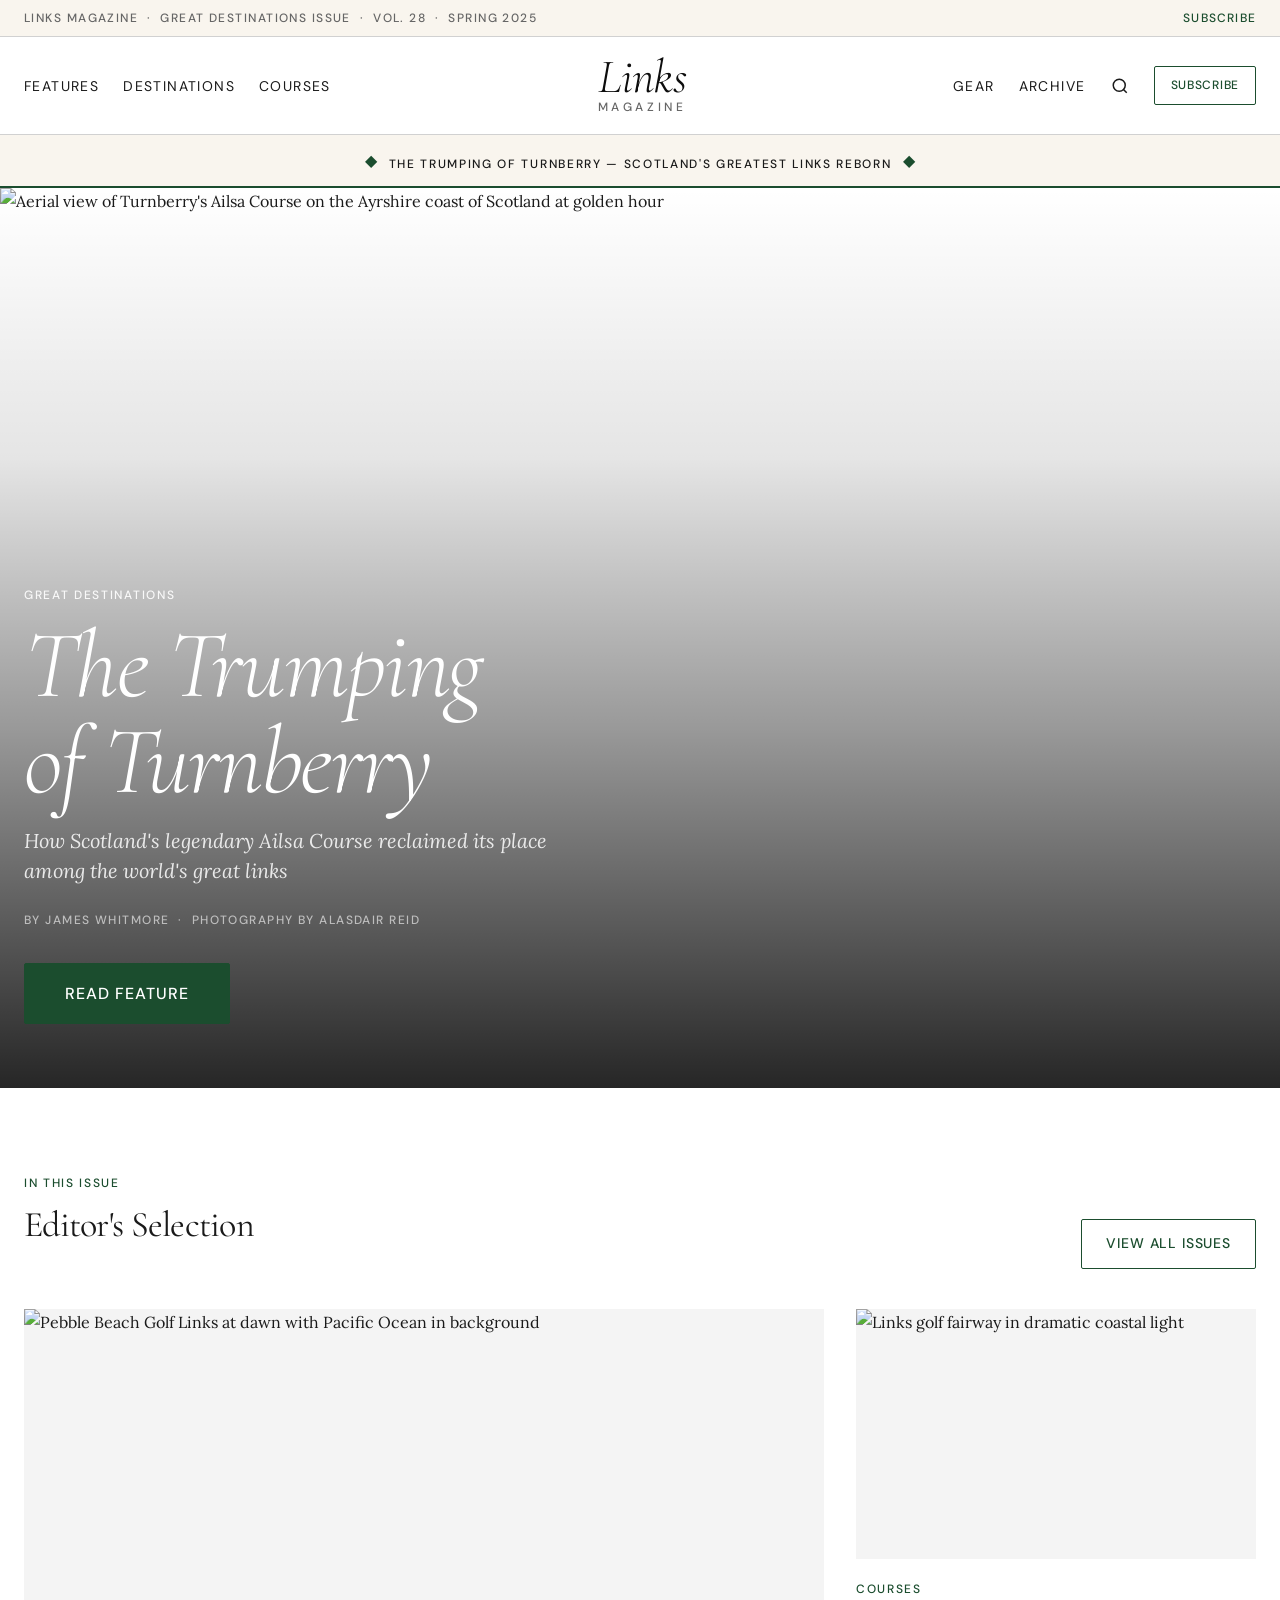
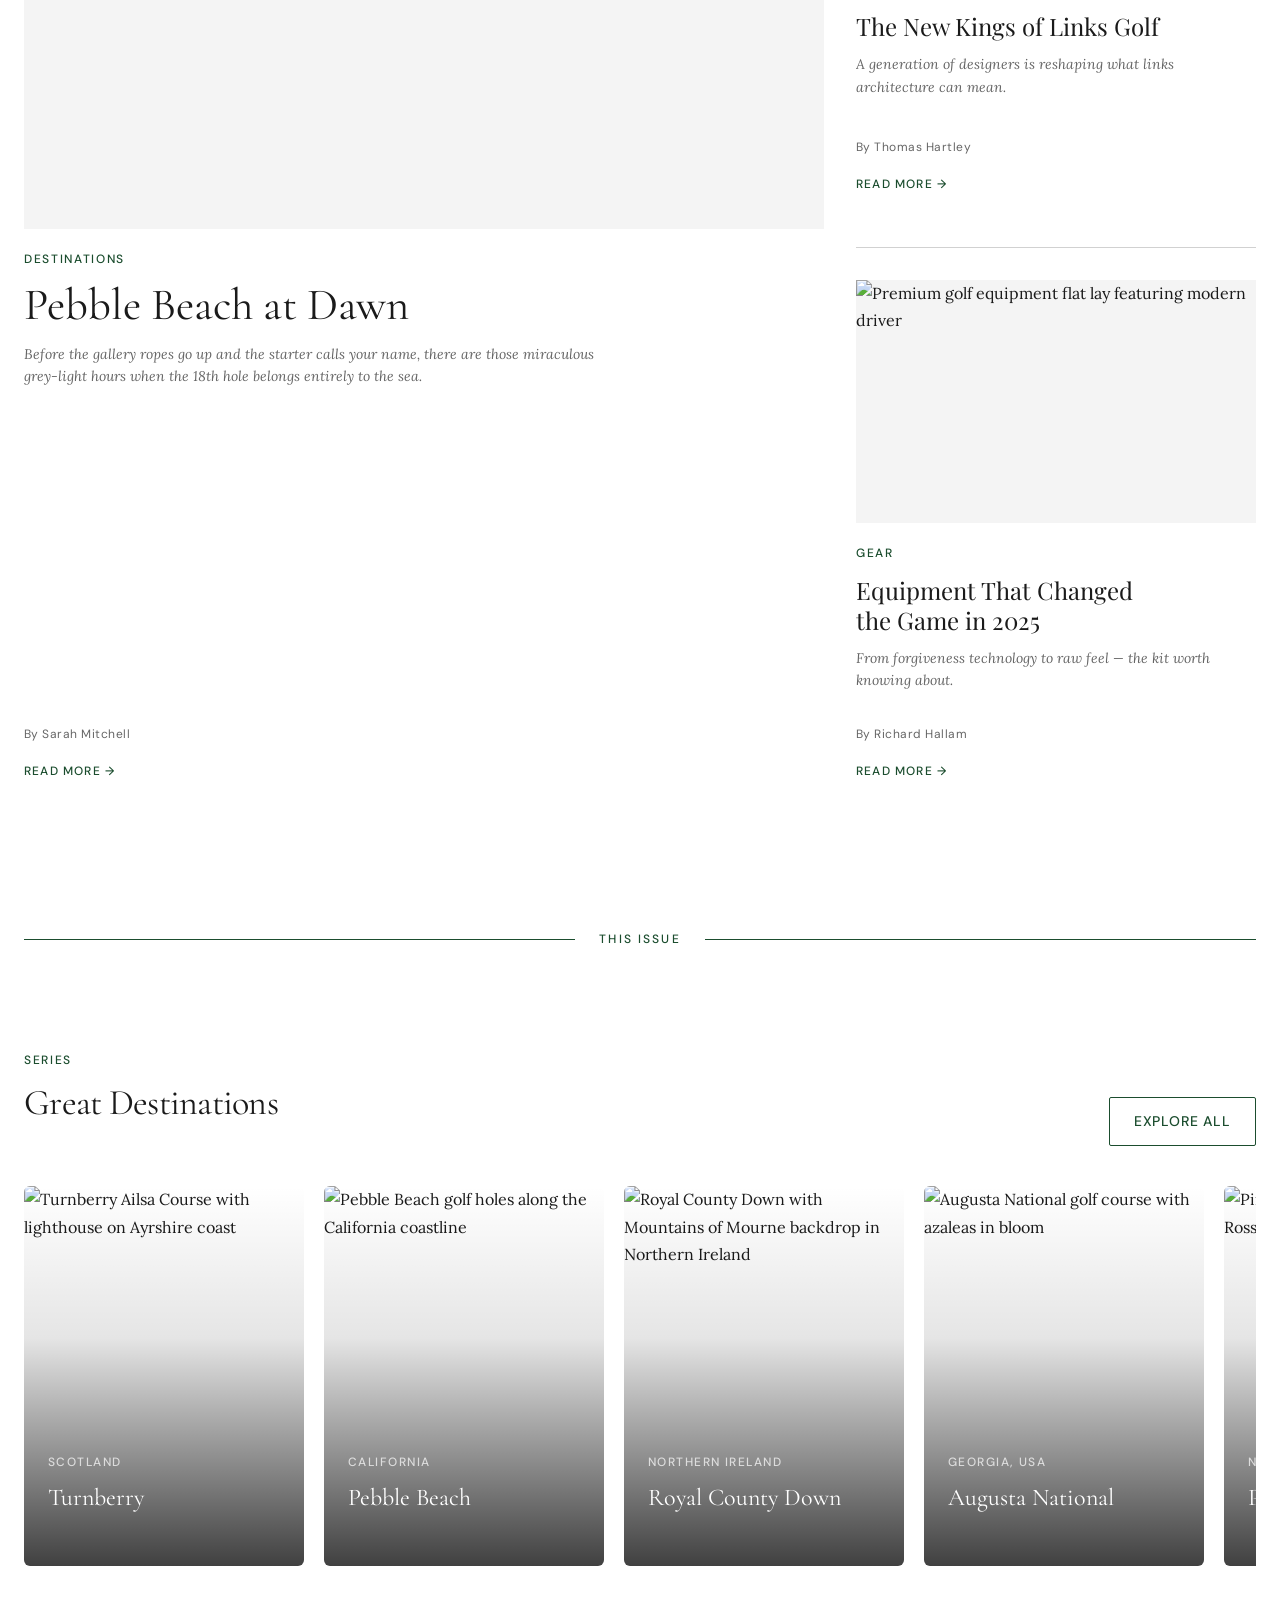
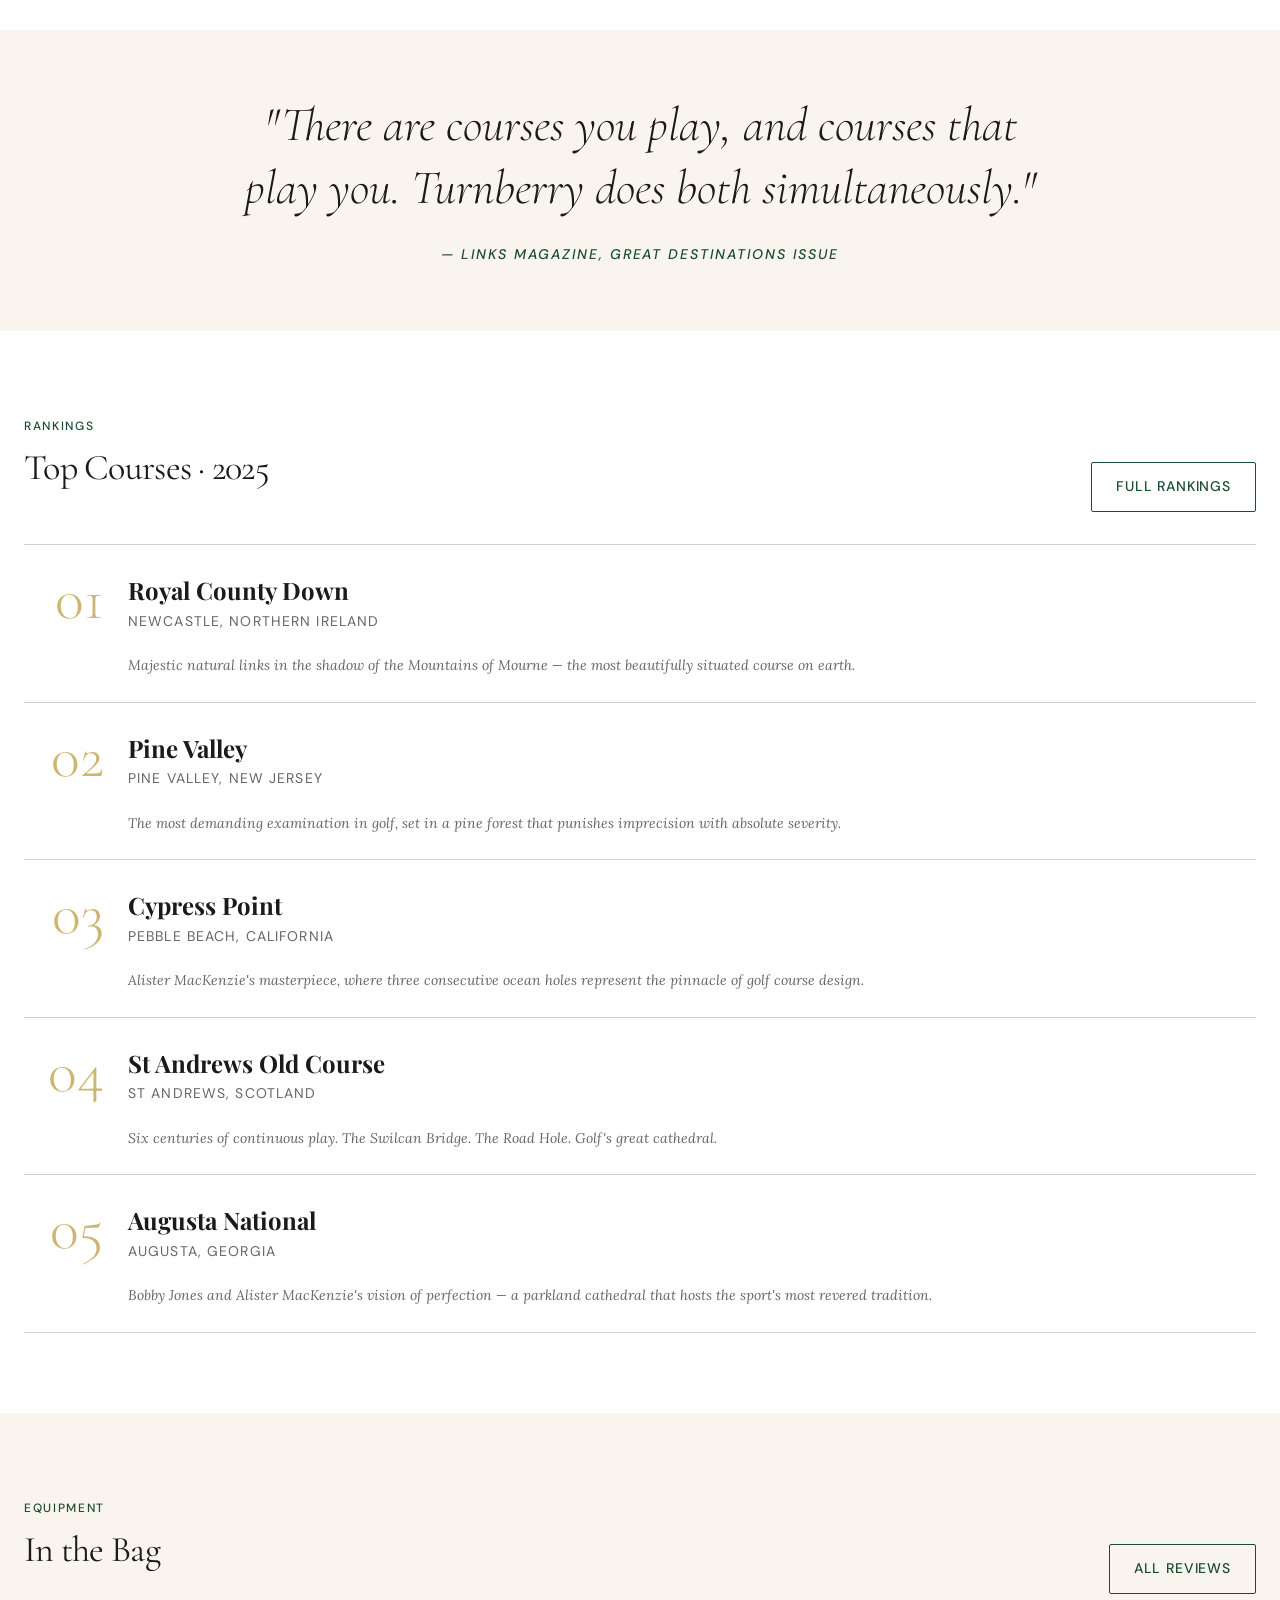
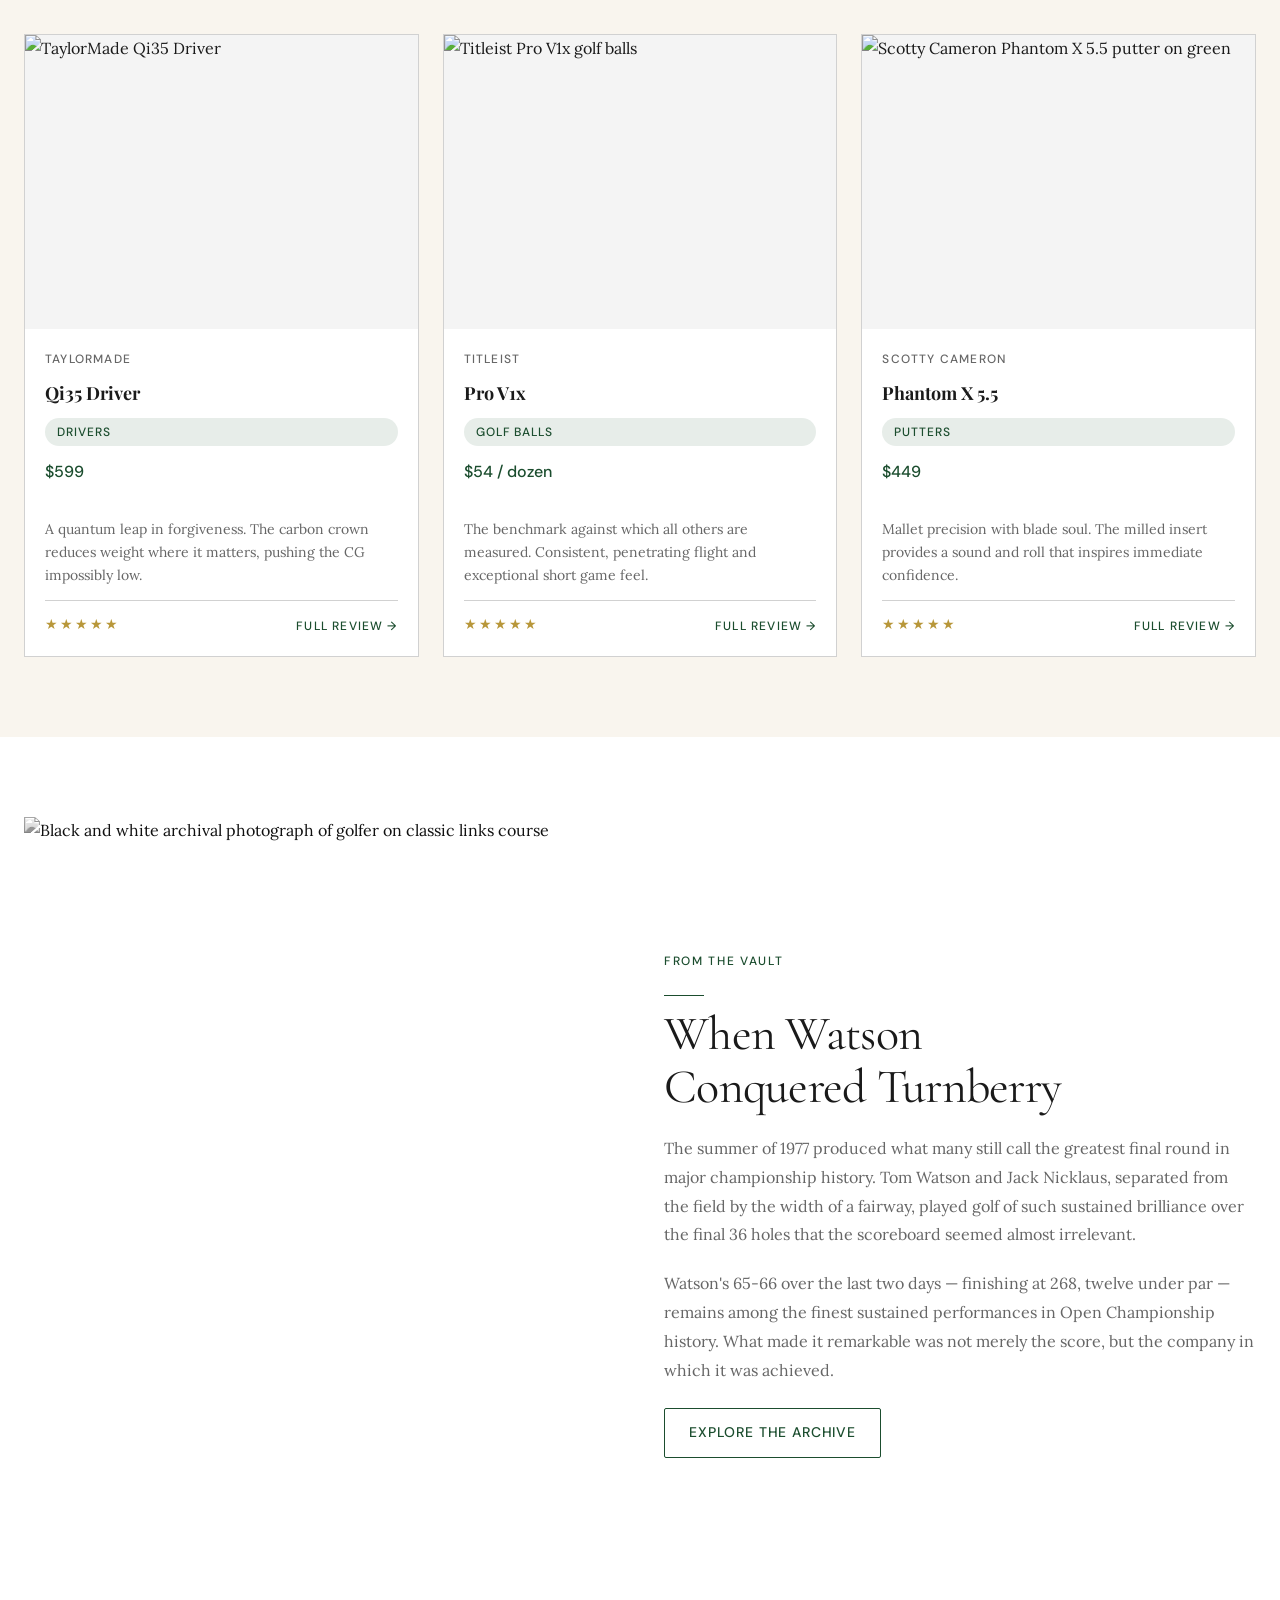
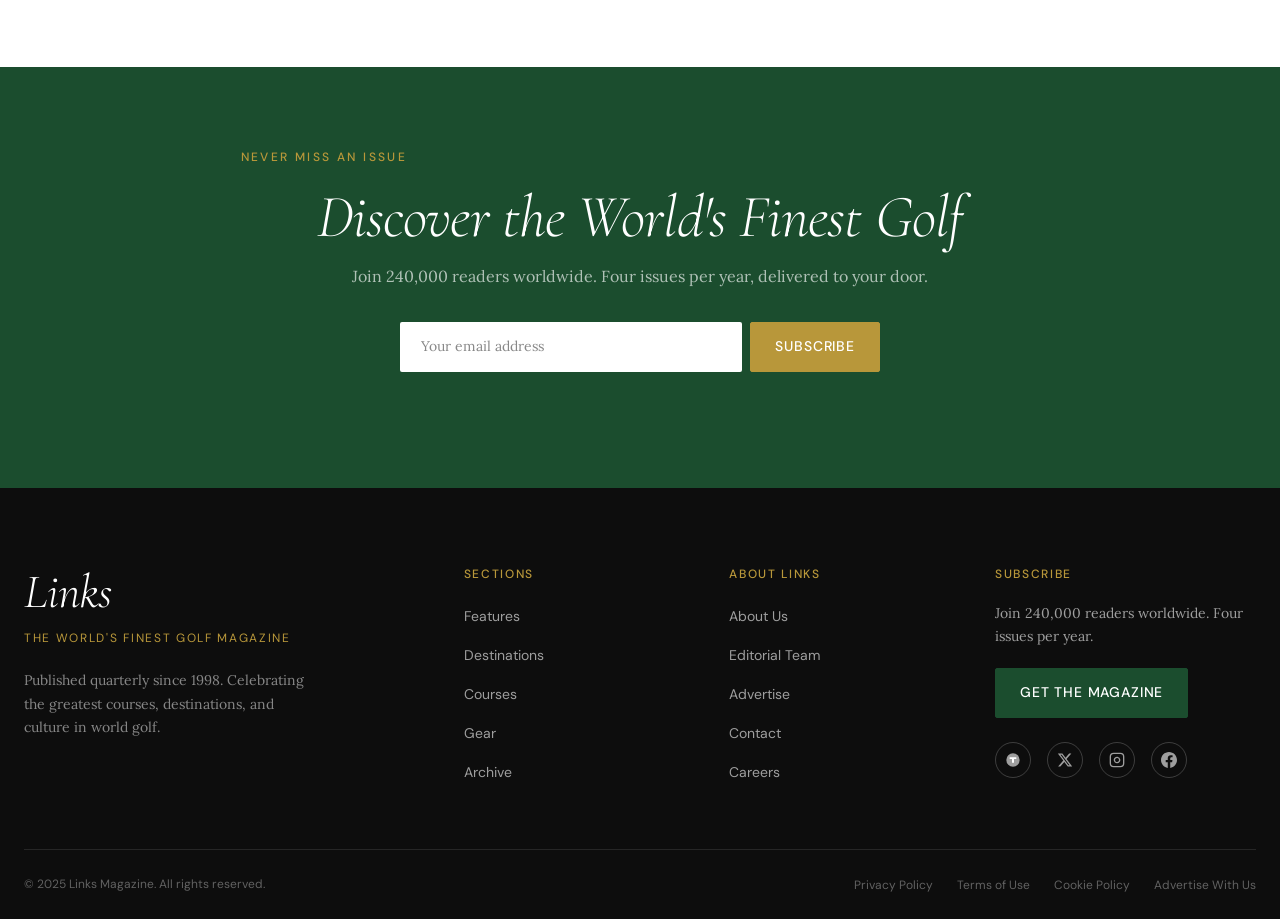
==== commit b0904907: "Add social media links to footer - Truth Social: truthsocial.com/@realDonaldTrump (with T icon) - X:" ====
--- a/index.html
+++ b/index.html
@@ -2,6 +2,7 @@
 <html lang="en">
 <head>
   <meta charset="UTF-8">
+    <link rel="icon" href="/favicon.svg" type="image/svg+xml">
   <meta name="viewport" content="width=device-width, initial-scale=1.0">
   <meta name="description" content="Links Magazine — The World's Finest Golf Magazine. Great Destinations Issue, Vol. 28. Featuring Turnberry, Pebble Beach, Augusta National and the world's greatest courses.">
   <title>Links Magazine — Great Destinations Issue</title>
@@ -164,7 +165,7 @@
             <article class="article-card article-card--large">
               <a href="/great-destinations/" class="article-card__image-wrap" aria-hidden="true" tabindex="-1">
                 <img
-                  src="https://images.unsplash.com/photo-1426728923317-74d81b75e46a?auto=format&fit=crop&w=1200&q=80"
+                  src="https://images.unsplash.com/photo-1576013551627-0cc20b96c2a7?auto=format&fit=crop&w=1200&q=80"
                   alt="Pebble Beach Golf Links at dawn with Pacific Ocean in background"
                   loading="lazy"
                 >
@@ -271,7 +272,7 @@
             <article class="destination-card" role="listitem">
               <div class="destination-card__image">
                 <img
-                  src="https://images.unsplash.com/photo-1426728923317-74d81b75e46a?auto=format&fit=crop&w=600&q=80"
+                  src="https://images.unsplash.com/photo-1576013551627-0cc20b96c2a7?auto=format&fit=crop&w=600&q=80"
                   alt="Pebble Beach golf holes along the California coastline"
                   loading="lazy"
                 >
@@ -303,7 +304,7 @@
             <article class="destination-card" role="listitem">
               <div class="destination-card__image">
                 <img
-                  src="https://images.unsplash.com/photo-1504198070370-4d38e07d7395?auto=format&fit=crop&w=600&q=80"
+                  src="https://images.unsplash.com/photo-1523741543316-beb7fc7023d8?auto=format&fit=crop&w=600&q=80"
                   alt="Augusta National golf course with azaleas in bloom"
                   loading="lazy"
                 >
@@ -319,7 +320,7 @@
             <article class="destination-card" role="listitem">
               <div class="destination-card__image">
                 <img
-                  src="https://images.unsplash.com/photo-1606557985087-c3a67e3fc72d?auto=format&fit=crop&w=600&q=80"
+                  src="https://images.unsplash.com/photo-1600585152220-90363fe7e115?auto=format&fit=crop&w=600&q=80"
                   alt="Pinehurst No. 2 fairway and Donald Ross crowned greens"
                   loading="lazy"
                 >
@@ -448,7 +449,7 @@
           <article class="product-card">
             <div class="product-card__image-wrap">
               <img
-                src="https://images.unsplash.com/photo-1547347298-4074ad3086f0?auto=format&fit=crop&w=600&q=80"
+                src="https://images.unsplash.com/photo-1565728744382-61accd4aa148?auto=format&fit=crop&w=600&q=80"
                 alt="Titleist Pro V1x golf balls"
                 loading="lazy"
               >
@@ -590,13 +591,16 @@
           <p class="footer-subscribe-text">Join 240,000 readers worldwide. Four issues per year.</p>
           <a href="#subscribe-section" class="btn btn-primary footer-subscribe-btn">Get the Magazine</a>
           <div class="footer-social">
-            <a href="#" aria-label="Follow on Twitter/X" class="social-link">
+            <a href="https://truthsocial.com/@realDonaldTrump" aria-label="Follow on Truth Social" class="social-link" target="_blank" rel="noopener noreferrer">
+              <svg width="16" height="16" viewBox="0 0 24 24" fill="currentColor" aria-hidden="true"><circle cx="12" cy="12" r="10"/><path fill="white" d="M7 8h10v2.5H13.5V16h-3v-5.5H7z"/></svg>
+            </a>
+            <a href="https://x.com/Trump" aria-label="Follow on X" class="social-link" target="_blank" rel="noopener noreferrer">
               <svg width="16" height="16" viewBox="0 0 24 24" fill="currentColor" aria-hidden="true"><path d="M18.244 2.25h3.308l-7.227 8.26 8.502 11.24H16.17l-5.214-6.817L4.99 21.75H1.68l7.73-8.835L1.254 2.25H8.08l4.713 6.231zm-1.161 17.52h1.833L7.084 4.126H5.117z"/></svg>
             </a>
-            <a href="#" aria-label="Follow on Instagram" class="social-link">
+            <a href="https://www.instagram.com/realdonaldtrump/" aria-label="Follow on Instagram" class="social-link" target="_blank" rel="noopener noreferrer">
               <svg width="16" height="16" viewBox="0 0 24 24" fill="none" stroke="currentColor" stroke-width="2" aria-hidden="true"><rect x="2" y="2" width="20" height="20" rx="5" ry="5"></rect><path d="M16 11.37A4 4 0 1 1 12.63 8 4 4 0 0 1 16 11.37z"></path><line x1="17.5" y1="6.5" x2="17.51" y2="6.5"></line></svg>
             </a>
-            <a href="#" aria-label="Follow on Facebook" class="social-link">
+            <a href="https://www.trump.com" aria-label="Visit trump.com" class="social-link" target="_blank" rel="noopener noreferrer">
               <svg width="16" height="16" viewBox="0 0 24 24" fill="currentColor" aria-hidden="true"><path d="M24 12.073c0-6.627-5.373-12-12-12s-12 5.373-12 12c0 5.99 4.388 10.954 10.125 11.854v-8.385H7.078v-3.47h3.047V9.43c0-3.007 1.792-4.669 4.533-4.669 1.312 0 2.686.235 2.686.235v2.953H15.83c-1.491 0-1.956.925-1.956 1.874v2.25h3.328l-.532 3.47h-2.796v8.385C19.612 23.027 24 18.062 24 12.073z"/></svg>
             </a>
           </div>
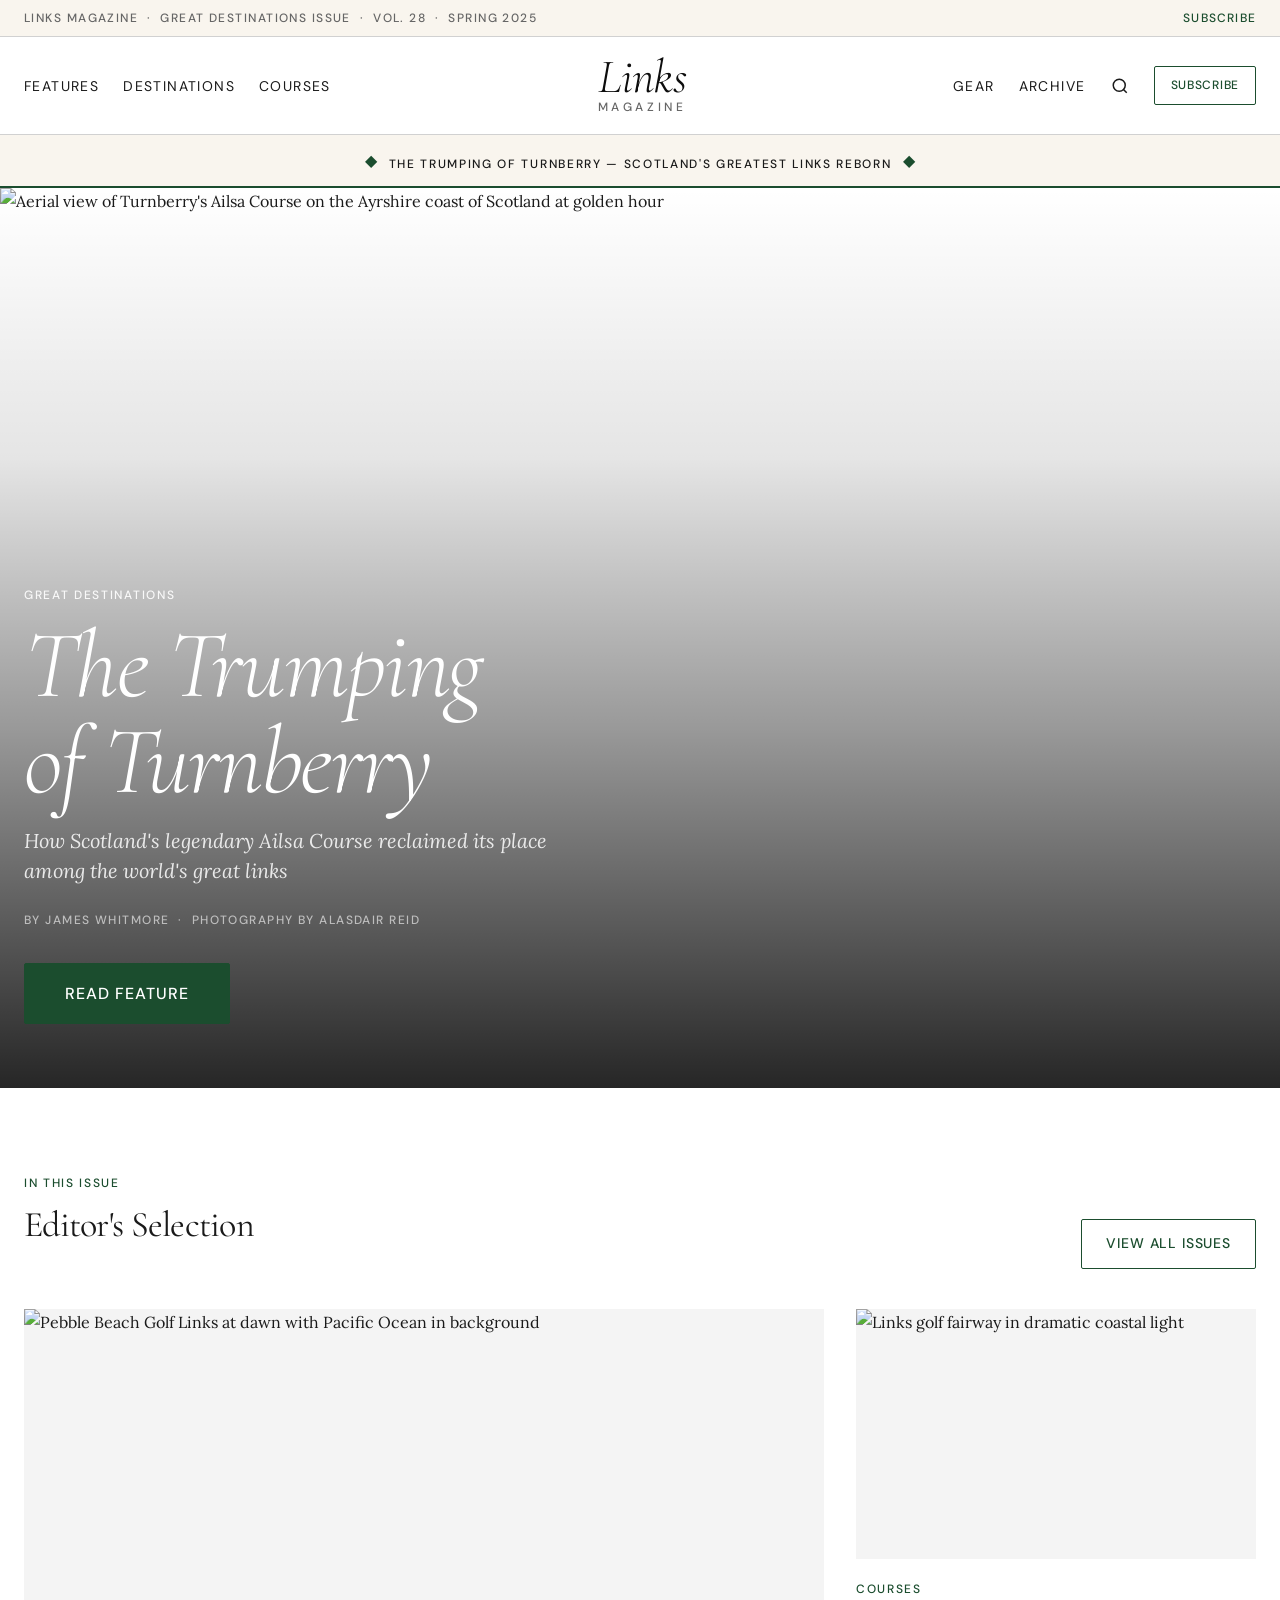
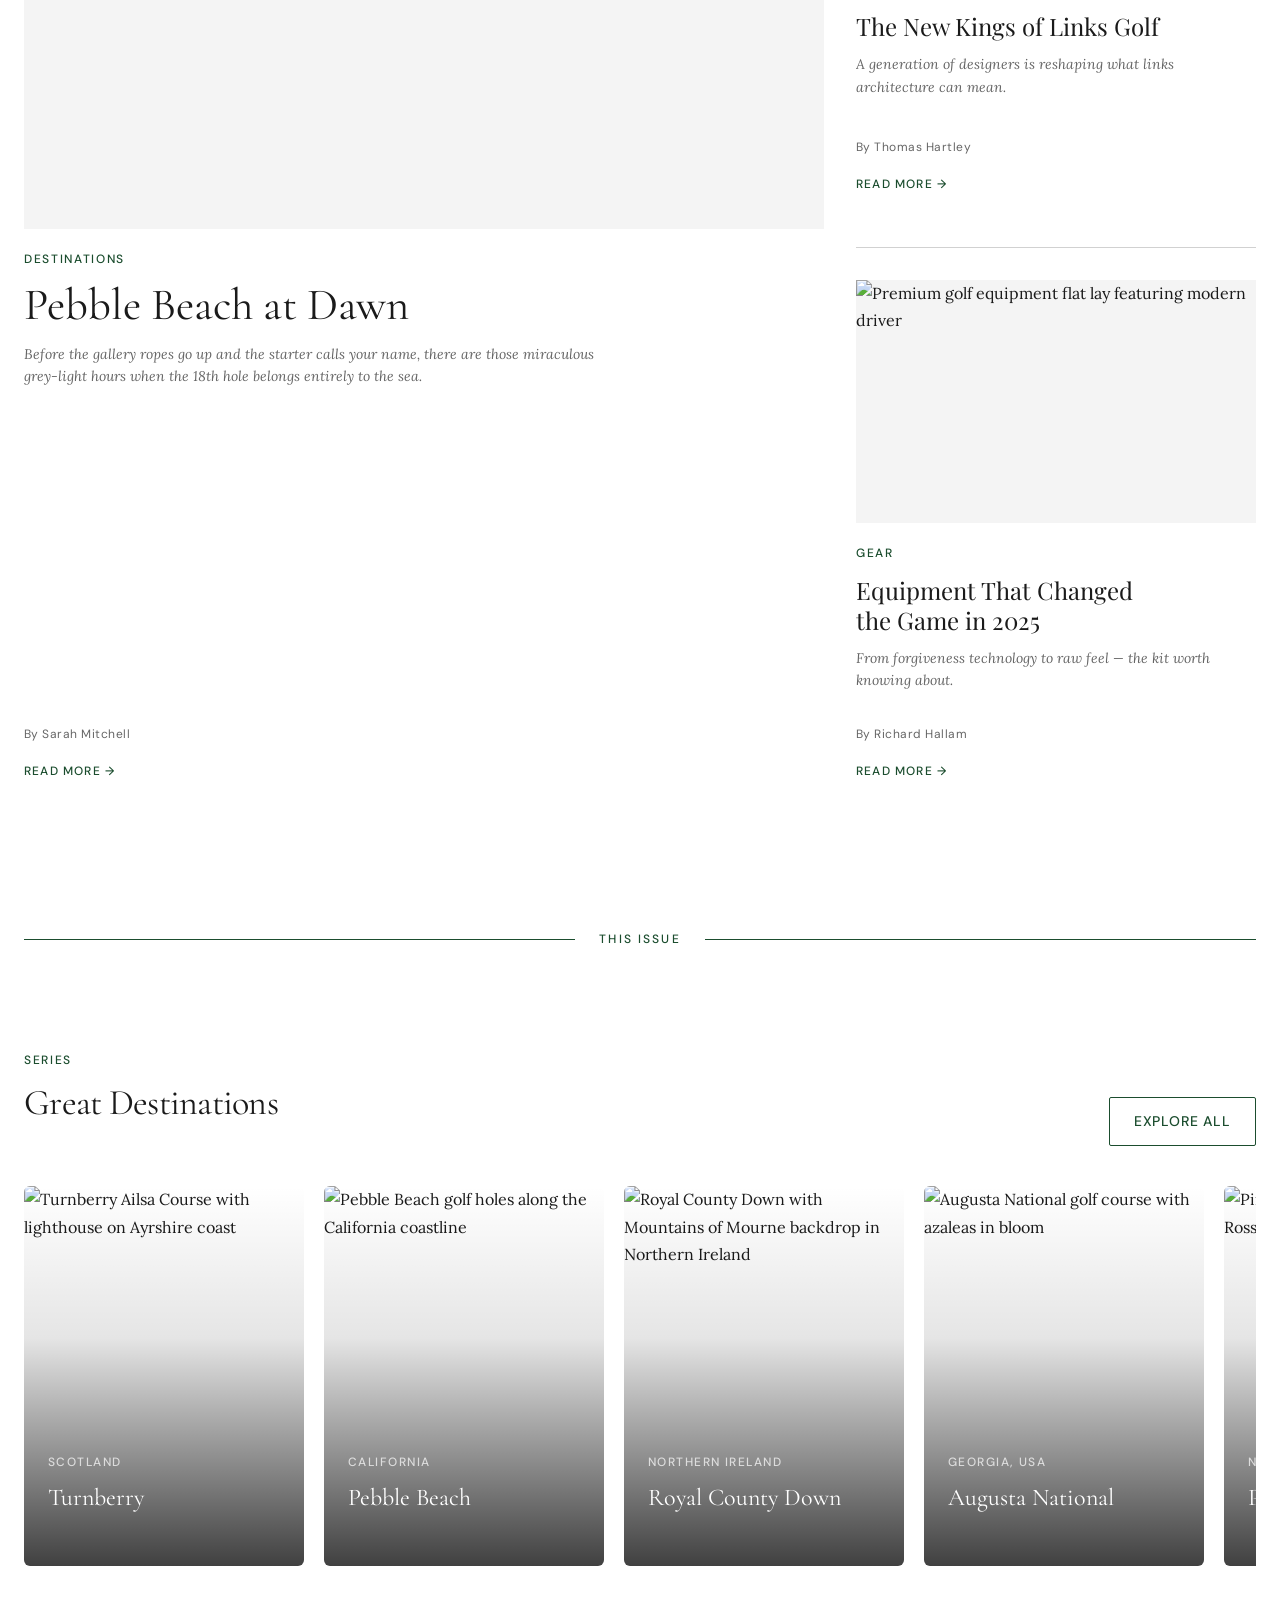
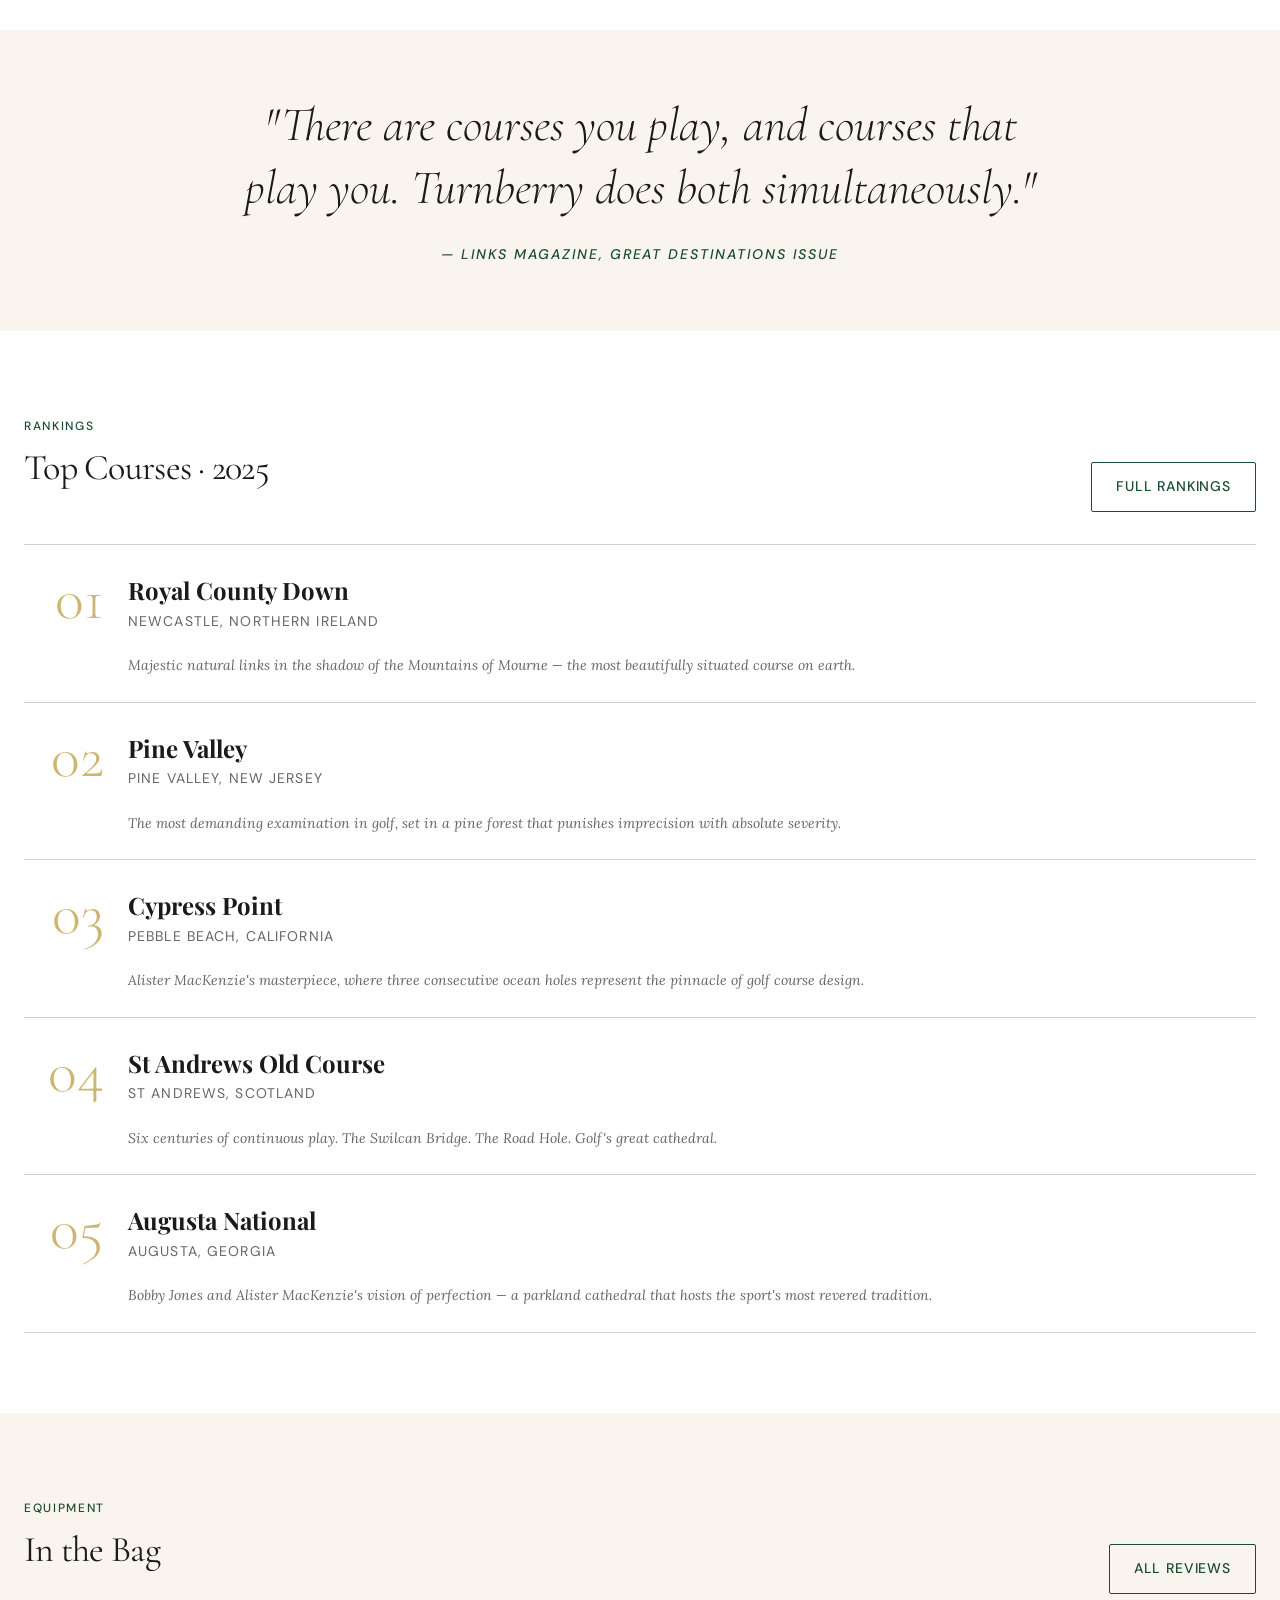
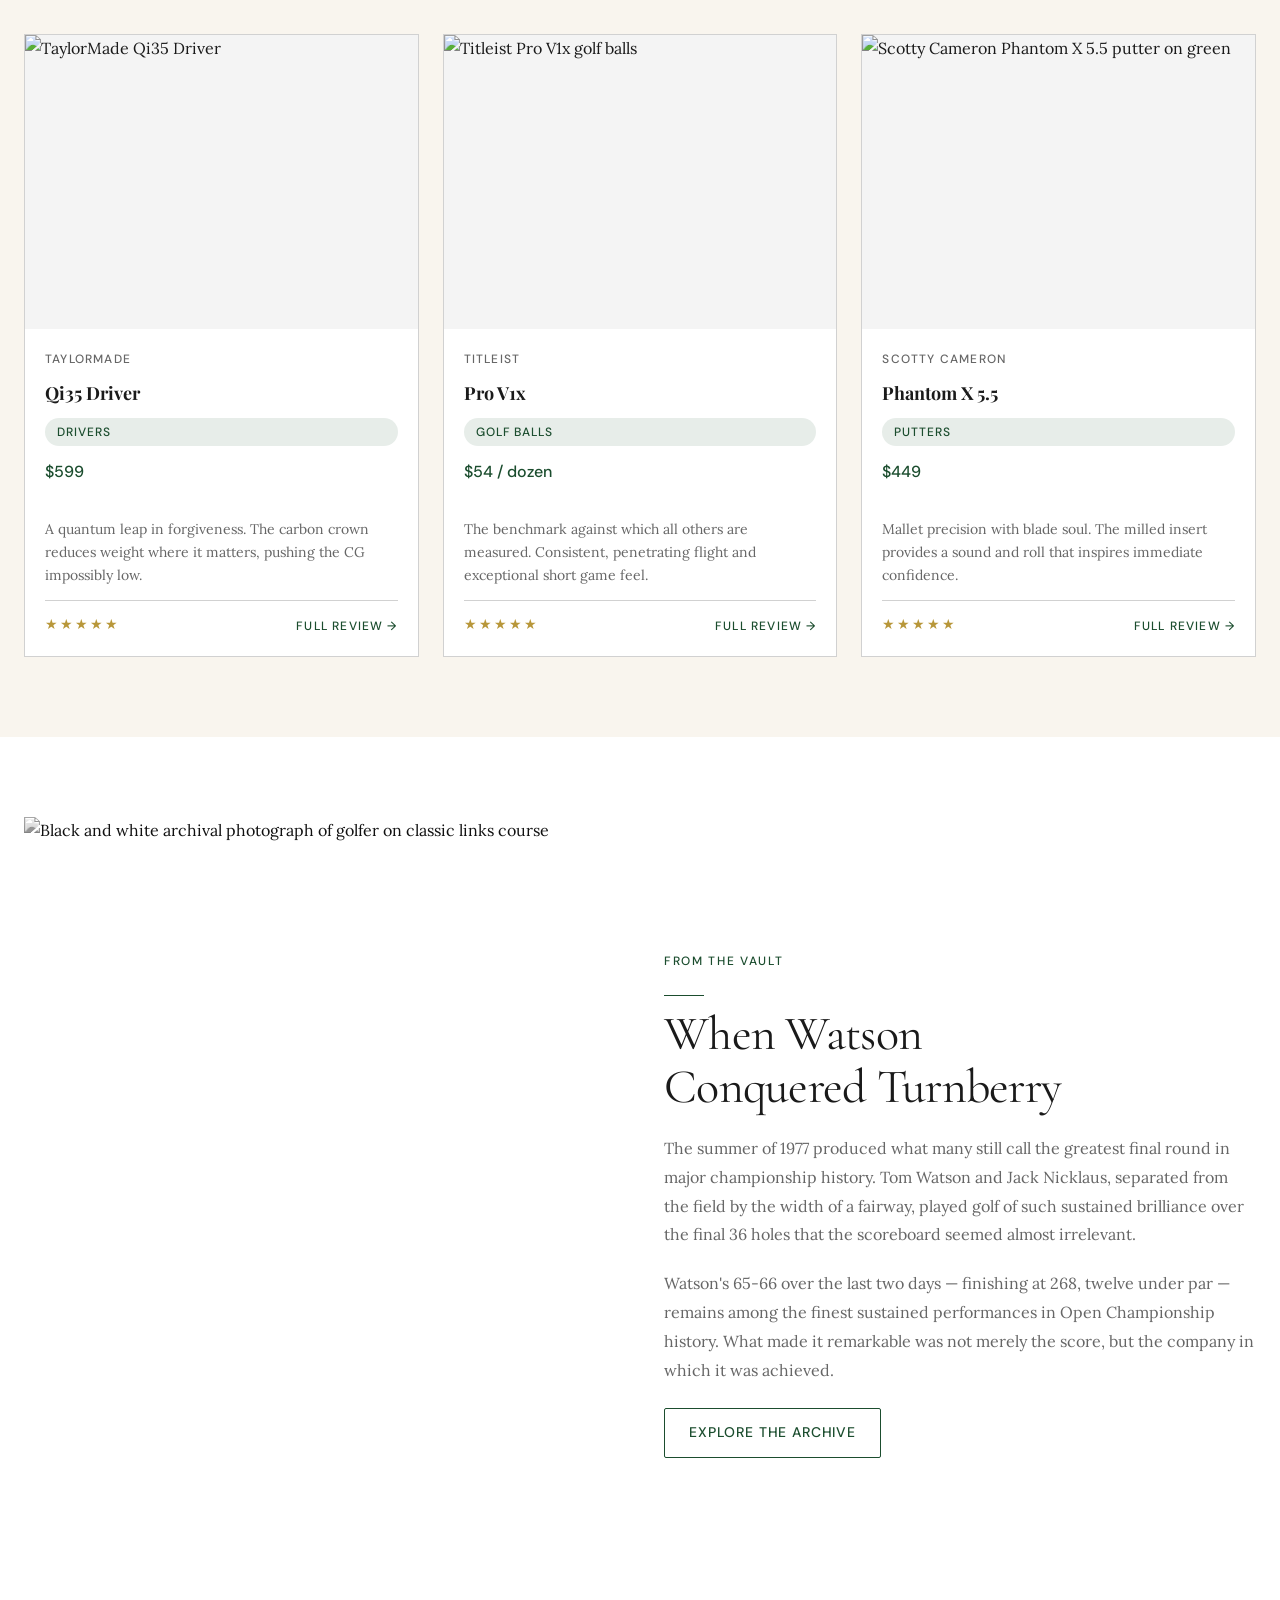
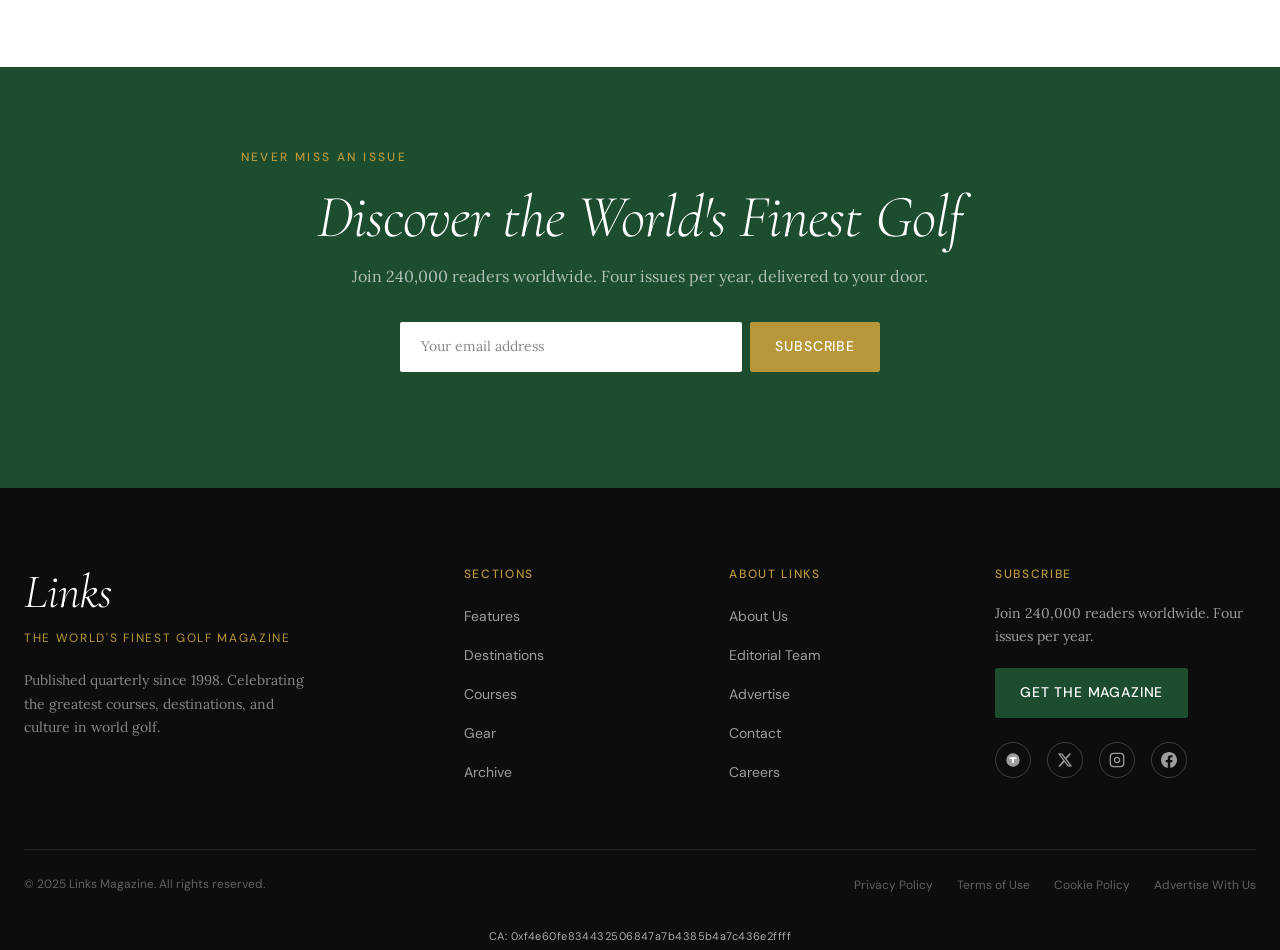
==== commit 6e17da5b: "Add CA to homepage footer + flipbook pg29 (gray text) CA: 0xf4e60fe834432506847a7b4385b4a7c436e2ffff" ====
--- a/index.html
+++ b/index.html
@@ -617,6 +617,7 @@
           <a href="#">Advertise With Us</a>
         </nav>
       </div>
+      <div style="text-align:center;padding:8px 0 4px;font-family:'DM Sans',sans-serif;font-size:11px;color:#aaaaaa;letter-spacing:.04em;">CA: 0xf4e60fe834432506847a7b4385b4a7c436e2ffff</div>
     </div>
   </footer>
 
